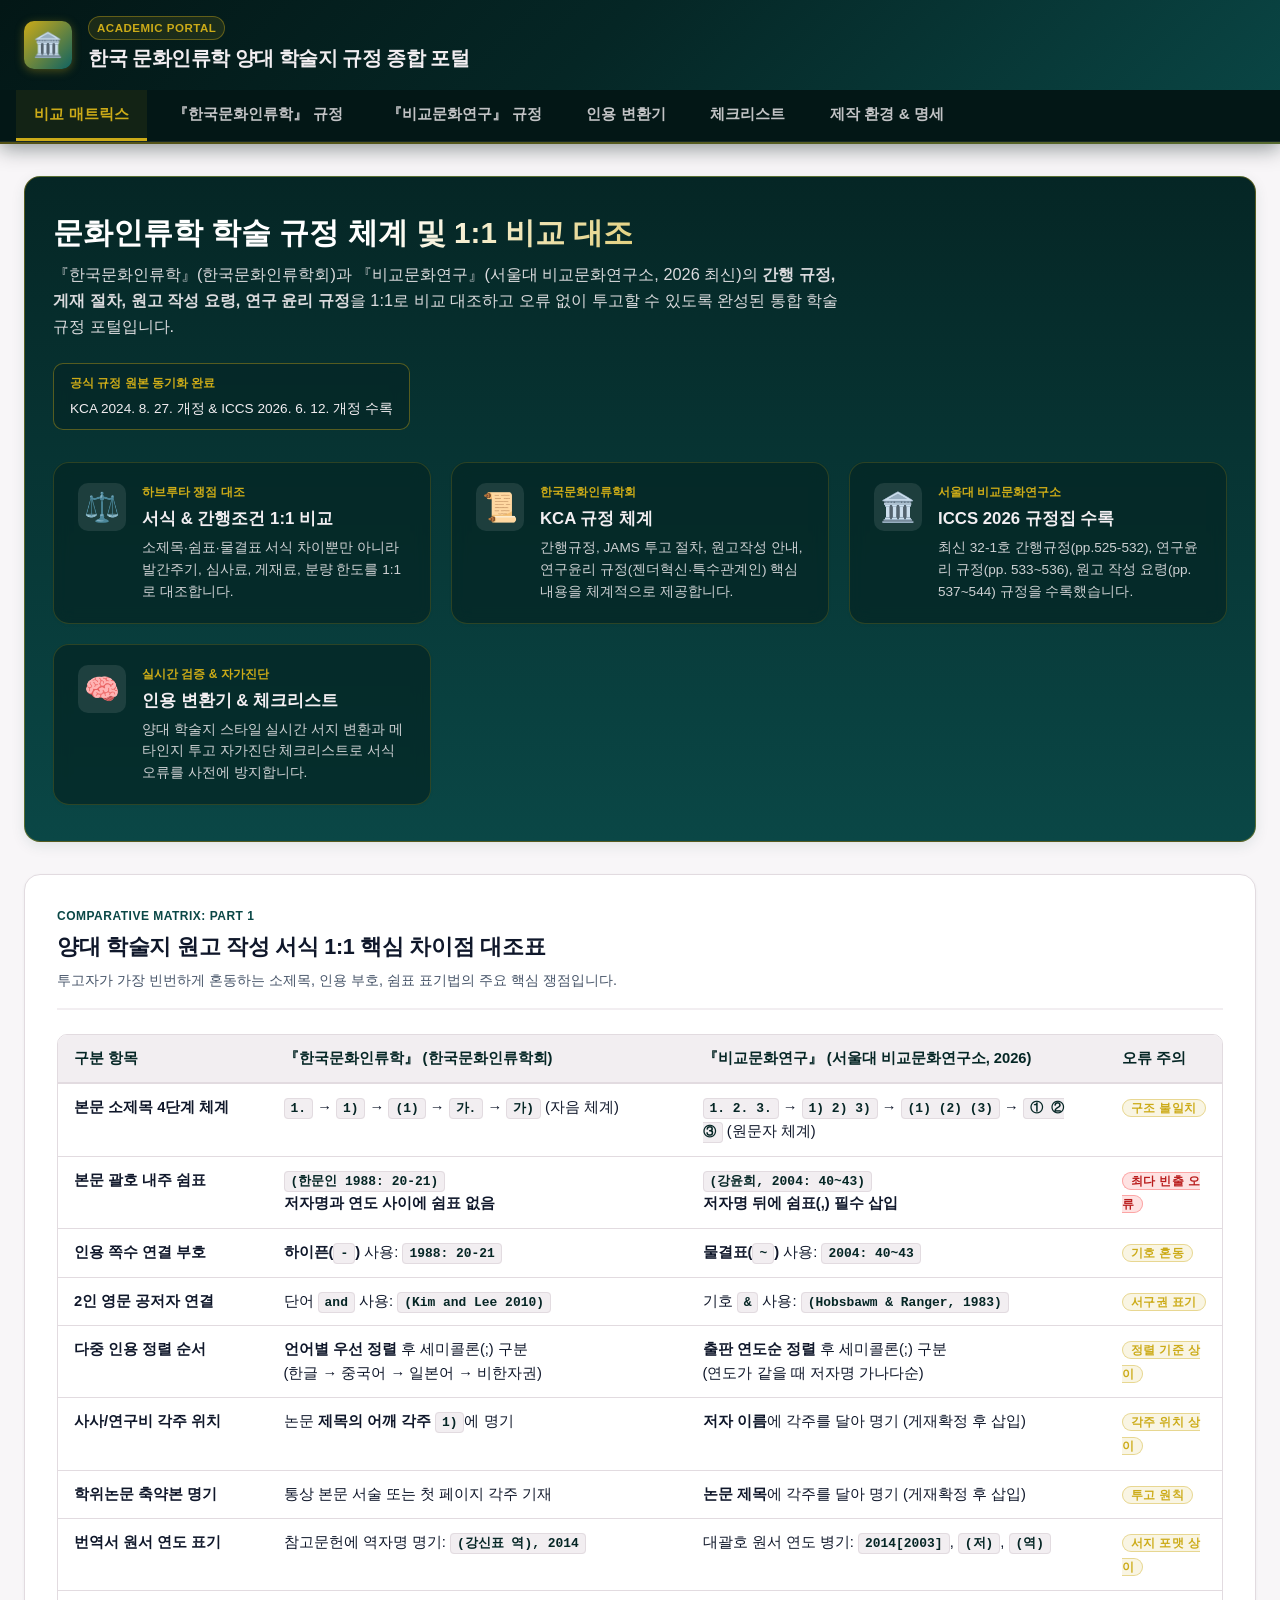
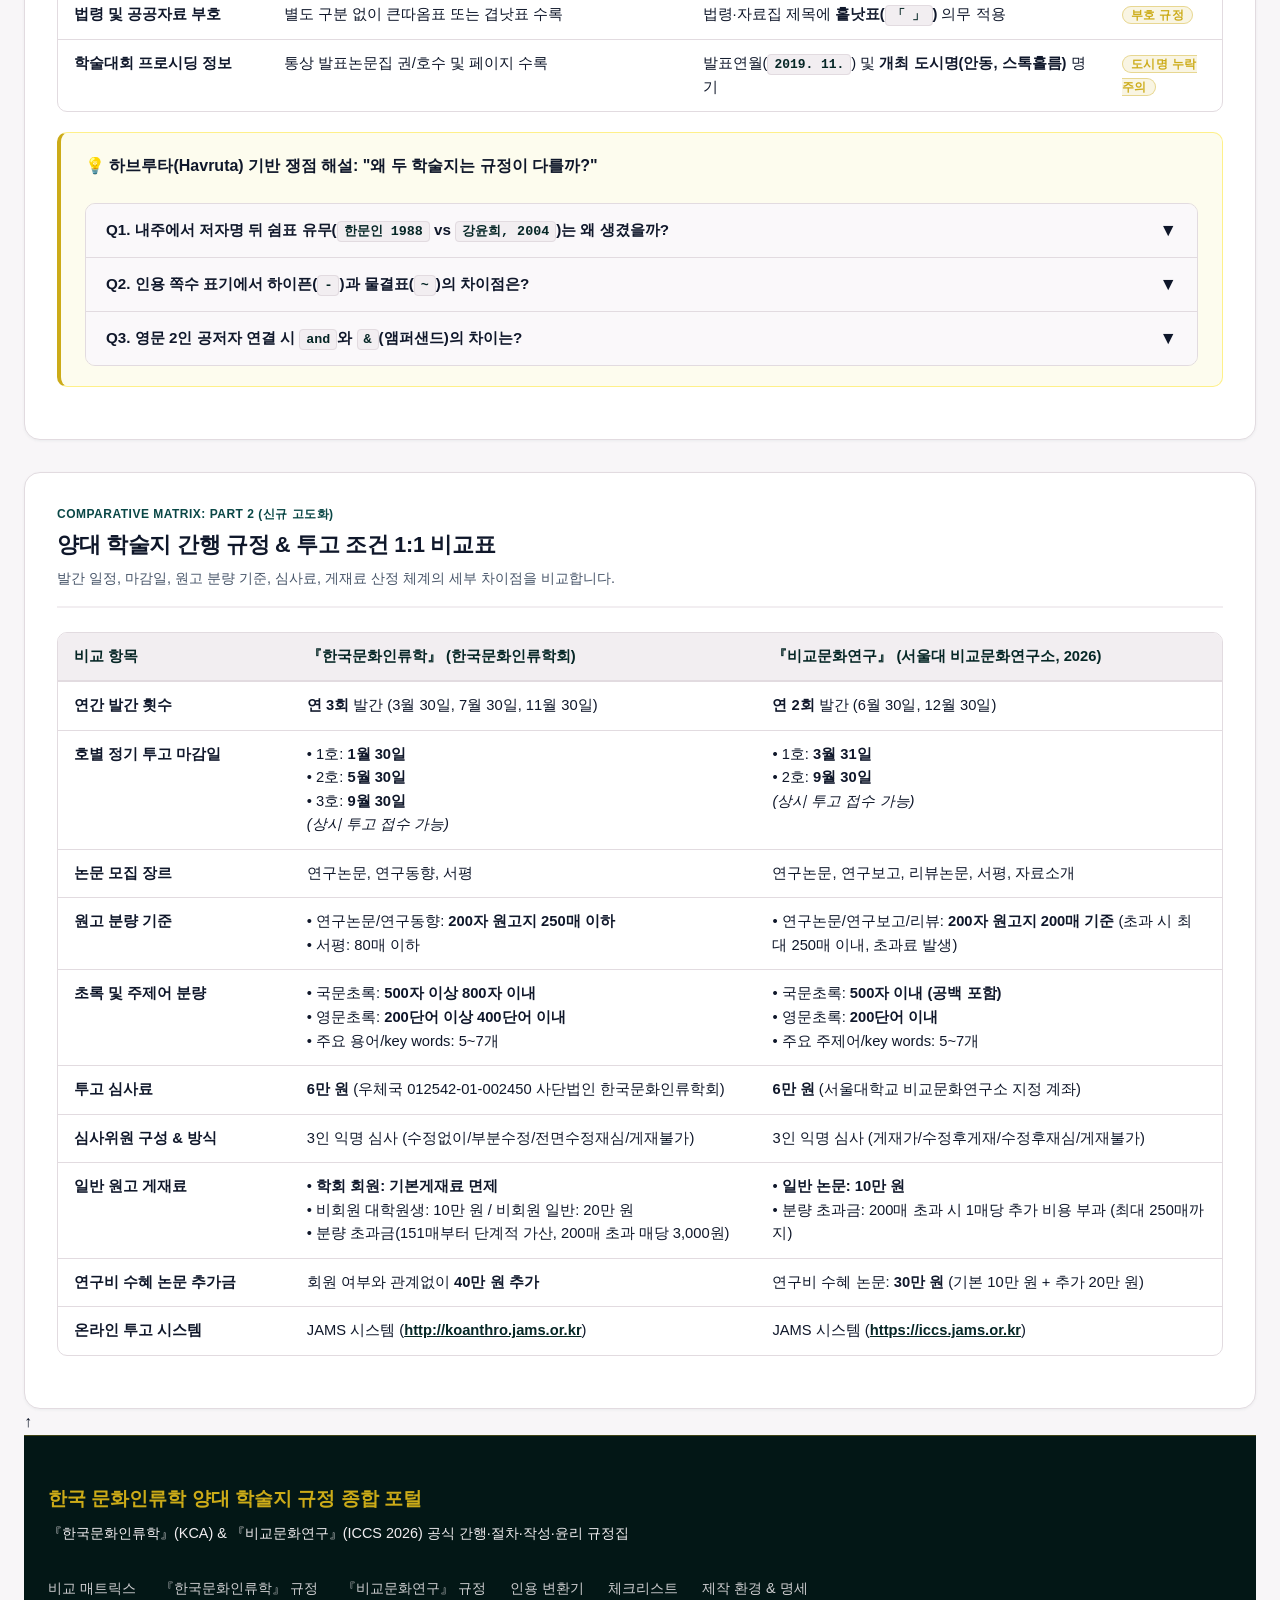
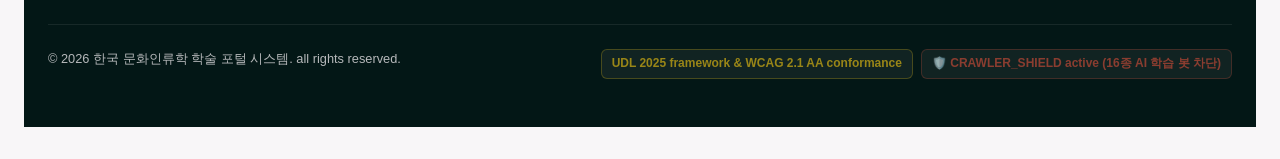
==== index.html @ 53f0c5f1 "Add files via upload" ====
<!DOCTYPE html>
<html lang="ko">
<head>
    <meta charset="UTF-8">
    <meta name="viewport" content="width=device-width, initial-scale=1.0">
    <title>1:1 종합 비교 매트릭스 | 한국 문화인류학 양대 학술지 규정 종합 포털</title>
    <meta name="description" content="『한국문화인류학』과 『비교문화연구』 2026의 서식 및 간행 규정 1:1 비교 대조 매트릭스와 하브루타 변증법적 쟁점 해설 포털.">
    <!-- ============================================================
         보안 원칙: CRAWLER_SHIELD v2 (16종 AI 학습 봇 차단 & TDM 권리 유보)
    ============================================================ -->
    <meta name="robots" content="index, follow" />
    <meta name="googlebot" content="index, follow" />
    <meta name="GPTBot" content="noindex, nofollow" />
    <meta name="OAI-SearchBot" content="noindex, nofollow" />
    <meta name="ChatGPT-User" content="noindex, nofollow" />
    <meta name="ClaudeBot" content="noindex, nofollow" />
    <meta name="anthropic-ai" content="noindex, nofollow" />
    <meta name="Claude-Web" content="noindex, nofollow" />
    <meta name="Google-Extended" content="noindex, nofollow" />
    <meta name="Googlebot-AI" content="noindex, nofollow" />
    <meta name="Applebot-Extended" content="noindex, nofollow" />
    <meta name="Amazonbot" content="noindex, nofollow" />
    <meta name="Bytespider" content="noindex, nofollow" />
    <meta name="CCBot" content="noindex, nofollow" />
    <meta name="meta-externalagent" content="noindex, nofollow" />
    <meta name="FacebookBot" content="noindex, nofollow" />
    <meta name="PerplexityBot" content="noindex, nofollow" />
    <meta name="Cohere-ai" content="noindex, nofollow" />
    <meta http-equiv="X-Robots-Tag" content="noimageai, noai" />
    <meta name="tdm-reservation" content="1" />
    <link rel="stylesheet" href="style.css?v=20261028_3">
</head>
<body>
    <a href="#main-content" class="skip-link">본문 바로가기 (skip to main content)</a>

    <!-- 최상단 헤더 -->
    <header class="site-header">
        <div class="header-container">
            <div class="brand-wrapper">
                <div class="brand-icon-box" aria-hidden="true">🏛️</div>
                <div class="brand-info">
                    <div class="brand-badge-row">
                        <span class="brand-badge">academic portal</span>
                    </div>
                    <h1 class="brand-title"><a href="index.html" style="color: inherit; text-decoration: none;">한국 문화인류학 양대 학술지 규정 종합 포털</a></h1>
                </div>
            </div>
        </div>

        <!-- 메인 내비게이션 탭 (MPA 고유 파일 링크) -->
        <nav class="nav-tab-container" aria-label="포털 주요 기능 탭">
                        <div class="nav-tab-wrapper" role="tablist">
                <a href="index.html" class="tab-btn active" role="tab" aria-selected="true">
                    <span>비교 매트릭스</span>
                </a>
                <a href="kca.html" class="tab-btn" role="tab" aria-selected="false">
                    <span>『한국문화인류학』 규정</span>
                </a>
                <a href="iccs.html" class="tab-btn" role="tab" aria-selected="false">
                    <span>『비교문화연구』 규정</span>
                </a>
                <a href="converter.html" class="tab-btn" role="tab" aria-selected="false">
                    <span>인용 변환기</span>
                </a>
                <a href="checklist.html" class="tab-btn" role="tab" aria-selected="false">
                    <span>체크리스트</span>
                </a>
                <a href="specs.html" class="tab-btn" role="tab" aria-selected="false">
                    <span>제작 환경 &amp; 명세</span>
                </a>
            </div>
        </nav>
    </header>

    <!-- 메인 본문 영역 (100% 상시 가시성 보장) -->
    <main id="main-content" class="page-container" tabindex="-1">
        <section class="mpa-page-section">
<section class="hero-section">
        <div class="hero-inner">
            <div class="hero-header-row">
                <div class="hero-main-desc">
                    <h2>문화인류학 학술 규정 체계 및 1:1 비교 대조</h2>
                    <p>『한국문화인류학』(한국문화인류학회)과 『비교문화연구』(서울대 비교문화연구소, 2026 최신)의 <strong>간행 규정, 게재 절차, 원고 작성 요령, 연구 윤리 규정</strong>을 1:1로 비교 대조하고 오류 없이 투고할 수 있도록 완성된 통합 학술 규정 포털입니다.</p>
                </div>
                <div class="hero-sources-pill">
                    <span class="hero-sources-title">공식 규정 원본 동기화 완료</span>
                    <span class="hero-sources-list">KCA 2024. 8. 27. 개정 &amp; ICCS 2026. 6. 12. 개정 수록</span>
                </div>
            </div>

            <!-- 4구 배너 카드 그리드 (UDL 핵심 표상) -->
            <div class="banner-grid">
                <div class="banner-card">
                    <div class="banner-card-icon" aria-hidden="true">⚖️</div>
                    <div class="banner-card-body">
                        <span class="banner-card-tag">하브루타 쟁점 대조</span>
                        <h3 class="banner-card-title">서식 &amp; 간행조건 1:1 비교</h3>
                        <p class="banner-card-desc">소제목·쉼표·물결표 서식 차이뿐만 아니라 발간주기, 심사료, 게재료, 분량 한도를 1:1로 대조합니다.</p>
                    </div>
                </div>

                <div class="banner-card">
                    <div class="banner-card-icon" aria-hidden="true">📜</div>
                    <div class="banner-card-body">
                        <span class="banner-card-tag">한국문화인류학회</span>
                        <h3 class="banner-card-title">KCA 규정 체계</h3>
                        <p class="banner-card-desc">간행규정, JAMS 투고 절차, 원고작성 안내, 연구윤리 규정(젠더혁신·특수관계인) 핵심 내용을 체계적으로 제공합니다.</p>
                    </div>
                </div>

                <div class="banner-card">
                    <div class="banner-card-icon" aria-hidden="true">🏛️</div>
                    <div class="banner-card-body">
                        <span class="banner-card-tag">서울대 비교문화연구소</span>
                        <h3 class="banner-card-title">ICCS 2026 규정집 수록</h3>
                        <p class="banner-card-desc">최신 32-1호 간행규정(pp.525-532), 연구윤리 규정(pp. 533~536), 원고 작성 요령(pp. 537~544) 규정을 수록했습니다.</p>
                    </div>
                </div>

                <div class="banner-card">
                    <div class="banner-card-icon" aria-hidden="true">🧠</div>
                    <div class="banner-card-body">
                        <span class="banner-card-tag">실시간 검증 &amp; 자가진단</span>
                        <h3 class="banner-card-title">인용 변환기 &amp; 체크리스트</h3>
                        <p class="banner-card-desc">양대 학술지 스타일 실시간 서지 변환과 메타인지 투고 자가진단 체크리스트로 서식 오류를 사전에 방지합니다.</p>
                    </div>
                </div>
            </div>
        </div>
    </section>
            
            <!-- 1-1. 원고 작성 서식 주요 핵심 쟁점 비교 대조표 -->
            <article class="academic-card">
                <header class="academic-card-header">
                    <div class="card-title-group">
                        <span class="card-section-badge">comparative matrix: part 1</span>
                        <h2 class="card-h2-title">양대 학술지 원고 작성 서식 1:1 핵심 차이점 대조표</h2>
                        <p class="card-sub-rule">투고자가 가장 빈번하게 혼동하는 소제목, 인용 부호, 쉼표 표기법의 주요 핵심 쟁점입니다.</p>
                    </div>
                </header>

                <div class="table-container">
                    <table class="data-table">
                        <thead>
                            <tr>
                                <th style="width: 18%;">구분 항목</th>
                                <th style="width: 36%;">『한국문화인류학』 (한국문화인류학회)</th>
                                <th style="width: 36%;">『비교문화연구』 (서울대 비교문화연구소, 2026)</th>
                                <th style="width: 10%;">오류 주의</th>
                            </tr>
                        </thead>
                        <tbody>
                            <tr>
                                <td><strong>본문 소제목 4단계 체계</strong></td>
                                <td><code>1.</code> &rarr; <code>1)</code> &rarr; <code>(1)</code> &rarr; <strong><code>가.</code></strong> &rarr; <code>가)</code> (자음 체계)</td>
                                <td><code>1. 2. 3.</code> &rarr; <code>1) 2) 3)</code> &rarr; <code>(1) (2) (3)</code> &rarr; <strong><code>① ② ③</code></strong> (원문자 체계)</td>
                                <td><span class="brand-badge">구조 불일치</span></td>
                            </tr>
                            <tr>
                                <td><strong>본문 괄호 내주 쉼표</strong></td>
                                <td><code>(한문인 1988: 20-21)</code> <br><strong>저자명과 연도 사이에 쉼표 없음</strong></td>
                                <td><code>(강윤희, 2004: 40~43)</code> <br><strong>저자명 뒤에 쉼표(,) 필수 삽입</strong></td>
                                <td><span class="brand-badge" style="background:#fee2e2; color:#b91c1c; border-color:#fca5a5;">최다 빈출 오류</span></td>
                            </tr>
                            <tr>
                                <td><strong>인용 쪽수 연결 부호</strong></td>
                                <td><strong>하이픈(<code>-</code>)</strong> 사용: <code>1988: 20-21</code></td>
                                <td><strong>물결표(<code>~</code>)</strong> 사용: <code>2004: 40~43</code></td>
                                <td><span class="brand-badge">기호 혼동</span></td>
                            </tr>
                            <tr>
                                <td><strong>2인 영문 공저자 연결</strong></td>
                                <td>단어 <strong><code>and</code></strong> 사용: <code>(Kim and Lee 2010)</code></td>
                                <td>기호 <strong><code>&amp;</code></strong> 사용: <code>(Hobsbawm &amp; Ranger, 1983)</code></td>
                                <td><span class="brand-badge">서구권 표기</span></td>
                            </tr>
                            <tr>
                                <td><strong>다중 인용 정렬 순서</strong></td>
                                <td><strong>언어별 우선 정렬</strong> 후 세미콜론(;) 구분 <br>(한글 &rarr; 중국어 &rarr; 일본어 &rarr; 비한자권)</td>
                                <td><strong>출판 연도순 정렬</strong> 후 세미콜론(;) 구분 <br>(연도가 같을 때 저자명 가나다순)</td>
                                <td><span class="brand-badge">정렬 기준 상이</span></td>
                            </tr>
                            <tr>
                                <td><strong>사사/연구비 각주 위치</strong></td>
                                <td>논문 <strong>제목의 어깨 각주 <code>1)</code></strong>에 명기</td>
                                <td><strong>저자 이름</strong>에 각주를 달아 명기 (게재확정 후 삽입)</td>
                                <td><span class="brand-badge">각주 위치 상이</span></td>
                            </tr>
                            <tr>
                                <td><strong>학위논문 축약본 명기</strong></td>
                                <td>통상 본문 서술 또는 첫 페이지 각주 기재</td>
                                <td><strong>논문 제목</strong>에 각주를 달아 명기 (게재확정 후 삽입)</td>
                                <td><span class="brand-badge">투고 원칙</span></td>
                            </tr>
                            <tr>
                                <td><strong>번역서 원서 연도 표기</strong></td>
                                <td>참고문헌에 역자명 명기: <code>(강신표 역), 2014</code></td>
                                <td>대괄호 원서 연도 병기: <strong><code>2014[2003]</code></strong>, <code>(저)</code>, <code>(역)</code></td>
                                <td><span class="brand-badge">서지 포맷 상이</span></td>
                            </tr>
                            <tr>
                                <td><strong>법령 및 공공자료 부호</strong></td>
                                <td>별도 구분 없이 큰따옴표 또는 겹낫표 수록</td>
                                <td>법령·자료집 제목에 <strong>홑낫표(<code>「 」</code>)</strong> 의무 적용</td>
                                <td><span class="brand-badge">부호 규정</span></td>
                            </tr>
                            <tr>
                                <td><strong>학술대회 프로시딩 정보</strong></td>
                                <td>통상 발표논문집 권/호수 및 페이지 수록</td>
                                <td>발표연월(<code>2019. 11.</code>) 및 <strong>개최 도시명(안동, 스톡홀름)</strong> 명기</td>
                                <td><span class="brand-badge">도시명 누락 주의</span></td>
                            </tr>
                        </tbody>
                    </table>
                </div>

                <!-- 하브루타 변증법적 쟁점 해설 (하브루타 팩) -->
                <div class="rule-box gold">
                    <strong>💡 하브루타(Havruta) 기반 쟁점 해설: "왜 두 학술지는 규정이 다를까?"</strong>
                    <div class="havruta-accordion">
                        <div class="havruta-item">
                            <button class="havruta-trigger" aria-expanded="false">
                                <span>Q1. 내주에서 저자명 뒤 쉼표 유무(<code>한문인 1988</code> vs <code>강윤희, 2004</code>)는 왜 생겼을까?</span>
                                <span class="havruta-icon">▼</span>
                            </button>
                            <div class="havruta-content">
                                <p><strong>해설:</strong> 『한국문화인류학』은 미국 인류학회(AAA) 및 시카고 매뉴얼(Chicago author-date)의 전통을 계승하여 괄호 안에서 불필요한 문장부호를 배제하는 <code>(author-year)</code> 포맷을 엄격히 고수합니다. 반면 『비교문화연구』는 서울대학교 및 국내 인문사회학계의 전통적인 한국어 어문 인용 관례(저자와 연도를 명확한 쉼표로 분리)를 적용하여 가독성을 높인 결과입니다.</p>
                            </div>
                        </div>

                        <div class="havruta-item">
                            <button class="havruta-trigger" aria-expanded="false">
                                <span>Q2. 인용 쪽수 표기에서 하이픈(<code>-</code>)과 물결표(<code>~</code>)의 차이점은?</span>
                                <span class="havruta-icon">▼</span>
                            </button>
                            <div class="havruta-content">
                                <p><strong>해설:</strong> 영미권 학술 스타일(Chicago/APA)은 범위를 나타낼 때 하이픈(<code>-</code>)을 사용합니다(<code>20-21</code>). 그러나 국립국어원의 한글 맞춤법 문장부호 규정에서는 기간이나 범위의 시작과 끝을 나타낼 때 물결표(<code>~</code>)를 표준으로 규정합니다. 『비교문화연구』는 국립국어원 표준 문장부호를 서지 표기에도 엄격히 준용하여 <code>40~43</code>으로 표기하도록 규정하고 있습니다.</p>
                            </div>
                        </div>

                        <div class="havruta-item">
                            <button class="havruta-trigger" aria-expanded="false">
                                <span>Q3. 영문 2인 공저자 연결 시 <code>and</code>와 <code>&amp;</code>(앰퍼샌드)의 차이는?</span>
                                <span class="havruta-icon">▼</span>
                            </button>
                            <div class="havruta-content">
                                <p><strong>해설:</strong> 시카고 스타일은 괄호 안에서도 완전한 영단어 <code>and</code> 사용을 권장하는 반면, APA 스타일은 괄호 안 내주에서 간결한 기호인 앰퍼샌드(<code>&amp;</code>) 사용을 의무화합니다. 『비교문화연구』는 APA 서지 체계의 효율성을 도입하여 <code>(Hobsbawm &amp; Ranger, 1983)</code>로 표기하게 합니다.</p>
                            </div>
                        </div>
                    </div>
                </div>
            </article>

            <!-- 1-2. 간행 규정 & 투고 조건 1:1 비교 대조표 (신규 고도화) -->
            <article class="academic-card" style="margin-top: 2rem;">
                <header class="academic-card-header">
                    <div class="card-title-group">
                        <span class="card-section-badge">comparative matrix: part 2 (신규 고도화)</span>
                        <h2 class="card-h2-title">양대 학술지 간행 규정 &amp; 투고 조건 1:1 비교표</h2>
                        <p class="card-sub-rule">발간 일정, 마감일, 원고 분량 기준, 심사료, 게재료 산정 체계의 세부 차이점을 비교합니다.</p>
                    </div>
                </header>

                <div class="table-container">
                    <table class="data-table">
                        <thead>
                            <tr>
                                <th style="width: 20%;">비교 항목</th>
                                <th style="width: 40%;">『한국문화인류학』 (한국문화인류학회)</th>
                                <th style="width: 40%;">『비교문화연구』 (서울대 비교문화연구소, 2026)</th>
                            </tr>
                        </thead>
                        <tbody>
                            <tr>
                                <td><strong>연간 발간 횟수</strong></td>
                                <td><strong>연 3회</strong> 발간 (3월 30일, 7월 30일, 11월 30일)</td>
                                <td><strong>연 2회</strong> 발간 (6월 30일, 12월 30일)</td>
                            </tr>
                            <tr>
                                <td><strong>호별 정기 투고 마감일</strong></td>
                                <td>• 1호: <strong>1월 30일</strong><br>• 2호: <strong>5월 30일</strong><br>• 3호: <strong>9월 30일</strong><br><em>(상시 투고 접수 가능)</em></td>
                                <td>• 1호: <strong>3월 31일</strong><br>• 2호: <strong>9월 30일</strong><br><em>(상시 투고 접수 가능)</em></td>
                            </tr>
                            <tr>
                                <td><strong>논문 모집 장르</strong></td>
                                <td>연구논문, 연구동향, 서평</td>
                                <td>연구논문, 연구보고, 리뷰논문, 서평, 자료소개</td>
                            </tr>
                            <tr>
                                <td><strong>원고 분량 기준</strong></td>
                                <td>• 연구논문/연구동향: <strong>200자 원고지 250매 이하</strong><br>• 서평: 80매 이하</td>
                                <td>• 연구논문/연구보고/리뷰: <strong>200자 원고지 200매 기준</strong> (초과 시 최대 250매 이내, 초과료 발생)</td>
                            </tr>
                            <tr>
                                <td><strong>초록 및 주제어 분량</strong></td>
                                <td>• 국문초록: <strong>500자 이상 800자 이내</strong><br>• 영문초록: <strong>200단어 이상 400단어 이내</strong><br>• 주요 용어/key words: 5~7개</td>
                                <td>• 국문초록: <strong>500자 이내 (공백 포함)</strong><br>• 영문초록: <strong>200단어 이내</strong><br>• 주요 주제어/key words: 5~7개</td>
                            </tr>
                            <tr>
                                <td><strong>투고 심사료</strong></td>
                                <td><strong>6만 원</strong> (우체국 012542-01-002450 사단법인 한국문화인류학회)</td>
                                <td><strong>6만 원</strong> (서울대학교 비교문화연구소 지정 계좌)</td>
                            </tr>
                            <tr>
                                <td><strong>심사위원 구성 &amp; 방식</strong></td>
                                <td>3인 익명 심사 (수정없이/부분수정/전면수정재심/게재불가)</td>
                                <td>3인 익명 심사 (게재가/수정후게재/수정후재심/게재불가)</td>
                            </tr>
                            <tr>
                                <td><strong>일반 원고 게재료</strong></td>
                                <td>• <strong>학회 회원: 기본게재료 면제</strong><br>• 비회원 대학원생: 10만 원 / 비회원 일반: 20만 원<br>• 분량 초과금(151매부터 단계적 가산, 200매 초과 매당 3,000원)</td>
                                <td>• <strong>일반 논문: 10만 원</strong><br>• 분량 초과금: 200매 초과 시 1매당 추가 비용 부과 (최대 250매까지)</td>
                            </tr>
                            <tr>
                                <td><strong>연구비 수혜 논문 추가금</strong></td>
                                <td>회원 여부와 관계없이 <strong>40만 원 추가</strong></td>
                                <td>연구비 수혜 논문: <strong>30만 원</strong> (기본 10만 원 + 추가 20만 원)</td>
                            </tr>
                            <tr>
                                <td><strong>온라인 투고 시스템</strong></td>
                                <td>JAMS 시스템 (<a href="http://koanthro.jams.or.kr" target="_blank" rel="noopener" class="text-link" style="color: var(--color-primary-dark); font-weight: 600; text-decoration: underline;">http://koanthro.jams.or.kr</a>)</td>
                                <td>JAMS 시스템 (<a href="https://iccs.jams.or.kr" target="_blank" rel="noopener" class="text-link" style="color: var(--color-primary-dark); font-weight: 600; text-decoration: underline;">https://iccs.jams.or.kr</a>)</td>
                            </tr>
                        </tbody>
                    </table>
                </div>
            </article>
        </section>

        <!-- ==================================================================
             [TAB 2] 『한국문화인류학』 규정집 (간행·절차·작성·윤리)
             ================================================================== -->
        <section class="tab-conte
        </section>
    </main>

    <!-- 플로팅 TOP 버튼 -->
    <button id="back-to-top" class="floating-top-btn" title="페이지 상단으로 이동" aria-label="페이지 상단으로 이동">↑</button>

    <!-- 푸터 -->
    <footer class="site-footer">
        <div class="footer-inner">
            <div class="footer-top">
                <div class="footer-brand">
                    <h3>한국 문화인류학 양대 학술지 규정 종합 포털</h3>
                    <p>『한국문화인류학』(KCA) &amp; 『비교문화연구』(ICCS 2026) 공식 간행·절차·작성·윤리 규정집</p>
                </div>
                                <div class="footer-links">
                    <a href="index.html">비교 매트릭스</a>
                    <a href="kca.html">『한국문화인류학』 규정</a>
                    <a href="iccs.html">『비교문화연구』 규정</a>
                    <a href="converter.html">인용 변환기</a>
                    <a href="checklist.html">체크리스트</a>
                    <a href="specs.html">제작 환경 &amp; 명세</a>
                </div>
            </div>
            <div class="footer-bottom">
                <p>&copy; 2026 한국 문화인류학 학술 포털 시스템. all rights reserved.</p>
                <div style="display: flex; gap: 0.5rem; flex-wrap: wrap;">
                    <span class="udl-conformance-badge">UDL 2025 framework &amp; WCAG 2.1 AA conformance</span>
                    <span class="udl-conformance-badge" style="border-color: rgba(184, 74, 57, 0.4); color: var(--color-comp-coral);">🛡️ CRAWLER_SHIELD active (16종 AI 학습 봇 차단)</span>
                </div>
            </div>
        </div>
    </footer>

    <!-- 자바스크립트 -->
    <script src="portal.js?v=20261028_1"></script>
</body>
</html>
---- style.css ----
/* ==========================================================================
   학술지 원고 작성 요령 통합 포털 스타일시트 (style.css)
   - 설계 및 감수: 편집자 꾸꾸팩 (kunwryu_editor, localcrab)
   - 지정 컬러 팔레트:
     • Primary:   #0A4746 (Deep Pine Teal / Forest Jade)
     • Secondary: #CCAB18 (Antique Ochre Gold)
     • Accent:    #F2EEF1 (Soft Pearl Mist)
     • Complementary: #B84A39 (Warm Terracotta / Coral) & #1E3A8A (Deep Royal Indigo)
   - 표준 출처: UDL 2025 Framework (CAST / LGfL) & WCAG 2.1 AA 고대비 원칙
   ========================================================================== */

/* --- 1. 디자인 토큰 & CSS 커스텀 속성 --- */
:root {
    /* [지정 팔레트] 메인 브랜드 컬러 */
    --color-primary: #0a4746;             /* Deep Pine Teal */
    --color-primary-dark: #052625;        /* Ultra Deep Pine */
    --color-primary-darker: #031716;      /* Deepest Shadow Teal */
    --color-primary-light: #0f6362;       /* Medium Pine */
    --color-primary-surface: #137775;     /* Highlight Pine */
    --color-primary-bg: rgba(10, 71, 70, 0.08);
    --color-primary-border: rgba(10, 71, 70, 0.25);

    --color-secondary: #ccab18;           /* Antique Ochre Gold */
    --color-secondary-hover: #b39512;
    --color-secondary-dark: #786304;      /* 고대비 텍스트용 다크 골드 (명도비 5.3:1) */
    --color-secondary-bg: rgba(204, 171, 24, 0.12);
    --color-secondary-border: rgba(204, 171, 24, 0.4);

    --color-accent: #f2eef1;              /* Soft Pearl Mist */
    --color-accent-light: #faf8fa;
    --color-accent-border: #e2dbe0;

    /* [보색 관계] Complementary Colours for High-Impact & UDL Signals */
    --color-comp-coral: #b84a39;          /* Primary의 보색: Warm Terracotta / Coral */
    --color-comp-coral-bg: #fff5f3;
    --color-comp-coral-border: #fecdd3;
    
    --color-comp-indigo: #1e3a8a;         /* Secondary의 보색: Deep Royal Indigo */
    --color-comp-indigo-bg: rgba(30, 58, 138, 0.08);

    /* 표면 및 배경 (WCAG AA 명도비 4.5:1 이상 보장) */
    --color-bg-page: #f8f6f8;             /* Accent 톤 연동 은은한 진주빛 배경 */
    --color-card-surface: #ffffff;
    --color-card-border: #e2e8f0;

    /* 텍스트 컬러 */
    --color-text-dark: #0f172a;           /* 진한 슬레이트 네이비 */
    --color-text-muted-dark: #475569;
    --color-text-light: #f2eef1;          /* Accent 컬러 적용 */
    --color-text-subtle: #cbd5e1;

    /* 타이포그래피 & 여백 */
    --font-primary: 'Pretendard', -apple-system, BlinkMacSystemFont, 'Segoe UI', Roboto, 'Noto Sans KR', sans-serif;
    --font-mono: 'JetBrains Mono', 'Fira Code', Consolas, 'Courier New', monospace;
    --line-height-academic: 1.6;
    --border-radius-sm: 6px;
    --border-radius-md: 10px;
    --border-radius-lg: 16px;
    --shadow-sm: 0 1px 3px rgba(10, 71, 70, 0.06);
    --shadow-md: 0 4px 14px rgba(10, 71, 70, 0.1);
    --shadow-lg: 0 10px 30px rgba(5, 38, 37, 0.2);
    --shadow-gold: 0 0 20px rgba(204, 171, 24, 0.25);

    /* 트랜지션 */
    --transition-fast: 0.15s ease;
    --transition-normal: 0.25s cubic-bezier(0.16, 1, 0.3, 1);
}

/* --- 2. 기본 리셋 및 글로벌 서식 --- */
*, *::before, *::after {
    box-sizing: border-box;
    margin: 0;
    padding: 0;
}

html {
    font-size: 16px;
    scroll-behavior: smooth;
    -webkit-text-size-adjust: 100%;
}

body {
    font-family: var(--font-primary);
    background-color: var(--color-bg-page);
    color: var(--color-text-dark);
    line-height: var(--line-height-academic);
    min-height: 100vh;
    display: flex;
    flex-direction: column;
}

/* ==========================================================================
   하이퍼링크 기본 서식 및 방문(:visited) 후 색상 불변 유지 (WCAG AA 보장)
   ========================================================================== */
a,
a:link,
a:visited,
a:active {
    color: inherit;
    text-decoration: none;
    transition: var(--transition-fast);
}

a:hover {
    color: var(--color-primary);
}

/* 공식 출처 배너 링크 */
a.source-link,
a.source-link:link,
a.source-link:visited,
a.source-link:active {
    color: var(--color-primary-dark) !important;
    text-decoration: underline !important;
    font-weight: 600;
}

a.source-link:hover {
    color: var(--color-secondary-dark) !important;
}

/* 본문/카드/테이블/리스트 내 일반 텍스트 링크 및 외부 URL 링크 (방문 후 색상 변경 완전 차단) */
.text-link,
.text-link:link,
.text-link:visited,
.text-link:active,
.academic-card a:not(.btn):not(.sub-nav-btn):not(.sidebar-link):not(.copy-btn),
.academic-card a:not(.btn):not(.sub-nav-btn):not(.sidebar-link):not(.copy-btn):visited,
.academic-card a:not(.btn):not(.sub-nav-btn):not(.sidebar-link):not(.copy-btn):link,
.rule-box a,
.rule-box a:visited,
.rule-box a:link,
.bullet-list a,
.bullet-list a:visited,
.bullet-list a:link,
.data-table a,
.data-table a:visited,
.data-table a:link,
.callout-box a,
.callout-box a:visited,
.callout-box a:link {
    color: var(--color-primary-dark) !important;
    text-decoration: underline !important;
    font-weight: 600;
}

.text-link:hover,
.academic-card a:not(.btn):not(.sub-nav-btn):not(.sidebar-link):not(.copy-btn):hover,
.rule-box a:hover,
.bullet-list a:hover,
.data-table a:hover,
.callout-box a:hover {
    color: var(--color-secondary-dark) !important;
    text-decoration: underline !important;
}

/* 사이드바 및 서브 내비, 푸터 링크 방문 후 색상 유지 */
.sidebar-link,
.sidebar-link:link,
.sidebar-link:visited,
.sub-nav-btn,
.sub-nav-btn:link,
.sub-nav-btn:visited,
.footer-links a,
.footer-links a:link,
.footer-links a:visited {
    color: inherit;
}

/* --- 3. UDL & 웹 접근성 (WCAG 2.1 AA) 전용 스타일 --- */

/* 본문 건너뛰기 링크 (Skip to Content Link) */
.skip-link {
    position: absolute;
    top: -120px;
    left: 20px;
    background: var(--color-secondary);
    color: var(--color-primary-darker);
    padding: 12px 24px;
    font-weight: 800;
    font-size: 1rem;
    border-radius: 0 0 var(--border-radius-md) var(--border-radius-md);
    z-index: 10000;
    text-decoration: none;
    box-shadow: var(--shadow-lg);
    transition: top 0.2s cubic-bezier(0.16, 1, 0.3, 1);
}
.skip-link:focus {
    top: 0;
    outline: 3px solid var(--color-primary);
    outline-offset: 2px;
}

/* 고대비 키보드 포커스 링 (:focus-visible) */
*:focus-visible {
    outline: 3px solid var(--color-secondary) !important;
    outline-offset: 3px !important;
}

/* 모바일 최소 터치 타깃 (WCAG 44×44px 준수) */
button, 
.tab-btn, 
.nav-link, 
.action-btn, 
.chip-btn,
.form-select,
.form-input {
    min-height: 44px;
    min-width: 44px;
    cursor: pointer;
}

/* 전정신경계 장애 및 모션 민감군을 위한 감속 모션 지원 */
@media (prefers-reduced-motion: reduce) {
    *, *::before, *::after {
        animation-duration: 0.01ms !important;
        animation-iteration-count: 1 !important;
        transition-duration: 0.01ms !important;
        scroll-behavior: auto !important;
    }
}

/* --- 4. 헤더 및 네비게이션 (Deep Pine & Antique Gold) --- */
.site-header {
    background: linear-gradient(135deg, var(--color-primary-darker) 0%, var(--color-primary-dark) 45%, var(--color-primary) 100%);
    color: var(--color-accent);
    border-bottom: 2px solid var(--color-secondary-border);
    position: sticky;
    top: 0;
    z-index: 1000;
    box-shadow: 0 4px 20px rgba(3, 23, 22, 0.45);
    backdrop-filter: blur(12px);
}

.header-container {
    max-width: 1380px;
    margin: 0 auto;
    padding: 1rem 1.5rem;
    display: flex;
    justify-content: space-between;
    align-items: center;
    gap: 1rem;
}

.brand-wrapper {
    display: flex;
    align-items: center;
    gap: 1rem;
}

.brand-icon-box {
    width: 48px;
    height: 48px;
    background: linear-gradient(135deg, var(--color-secondary), var(--color-primary-light));
    border-radius: var(--border-radius-md);
    display: flex;
    align-items: center;
    justify-content: center;
    font-size: 1.5rem;
    box-shadow: 0 2px 10px rgba(204, 171, 24, 0.35);
    color: var(--color-primary-darker);
}

.brand-info {
    display: flex;
    flex-direction: column;
}

.brand-badge-row {
    display: flex;
    align-items: center;
    gap: 0.5rem;
    margin-bottom: 2px;
}

.brand-badge {
    background: var(--color-secondary-bg);
    color: var(--color-secondary);
    border: 1px solid var(--color-secondary-border);
    font-size: 0.72rem;
    font-weight: 700;
    padding: 2px 8px;
    border-radius: 999px;
    letter-spacing: 0.5px;
    text-transform: uppercase;
}

.brand-version {
    color: var(--color-accent);
    opacity: 0.85;
    font-size: 0.75rem;
}

.brand-title {
    font-size: 1.25rem;
    font-weight: 800;
    letter-spacing: -0.5px;
    color: var(--color-accent);
}

/* MCP 오케스트레이션 상태 뱃지 띠 */
.header-mcp-status {
    display: flex;
    align-items: center;
    gap: 0.5rem;
    background: rgba(242, 238, 241, 0.08);
    padding: 6px 14px;
    border-radius: var(--border-radius-md);
    border: 1px solid rgba(204, 171, 24, 0.3);
    font-size: 0.82rem;
    color: var(--color-accent);
}

.mcp-pulse-dot {
    width: 8px;
    height: 8px;
    background-color: var(--color-secondary);
    border-radius: 50%;
    box-shadow: 0 0 8px var(--color-secondary);
    animation: pulse 2s infinite;
}

@keyframes pulse {
    0% { transform: scale(0.95); box-shadow: 0 0 0 0 rgba(204, 171, 24, 0.7); }
    70% { transform: scale(1); box-shadow: 0 0 0 8px rgba(204, 171, 24, 0); }
    100% { transform: scale(0.95); box-shadow: 0 0 0 0 rgba(204, 171, 24, 0); }
}

/* 메인 탭 내비게이션 바 */
.nav-tab-container {
    background: var(--color-primary-darker);
    border-bottom: 1px solid rgba(255, 255, 255, 0.08);
}

.nav-tab-wrapper {
    max-width: 1380px;
    margin: 0 auto;
    padding: 0 1.5rem;
    display: flex;
    overflow-x: auto;
    gap: 0.5rem;
    scrollbar-width: thin;
}

.tab-btn {
    background: none;
    border: none;
    color: var(--color-accent);
    opacity: 0.8;
    padding: 0.85rem 1.25rem;
    font-size: 0.95rem;
    font-weight: 600;
    display: flex;
    align-items: center;
    gap: 0.5rem;
    border-bottom: 3px solid transparent;
    transition: var(--transition-fast);
    white-space: nowrap;
}

.tab-btn:hover {
    opacity: 1;
    color: #ffffff;
    background: rgba(255, 255, 255, 0.05);
}

.tab-btn.active {
    opacity: 1;
    color: var(--color-secondary);
    border-bottom-color: var(--color-secondary);
    background: rgba(204, 171, 24, 0.08);
    font-weight: 700;
}

.tab-btn .tab-badge {
    background: rgba(255, 255, 255, 0.12);
    color: var(--color-accent);
    font-size: 0.7rem;
    padding: 2px 7px;
    border-radius: 999px;
    font-weight: 700;
}

.tab-btn.active .tab-badge {
    background: var(--color-secondary);
    color: var(--color-primary-darker);
}

/* --- 5. 히어로 & 배너 그리드 (UDL 다중 표상 요약) --- */
.hero-section {
    background: linear-gradient(180deg, var(--color-primary-dark) 0%, var(--color-primary) 100%);
    color: var(--color-accent);
    padding: 2.25rem 1.75rem;
    border-radius: var(--border-radius-lg);
    margin-bottom: 2rem;
    box-shadow: var(--shadow-md);
    border: 1px solid var(--color-secondary-border);
}

.hero-inner {
    max-width: 1380px;
    margin: 0 auto;
}

.hero-header-row {
    display: flex;
    flex-wrap: wrap;
    justify-content: space-between;
    align-items: flex-start;
    gap: 1.5rem;
    margin-bottom: 2rem;
}

.hero-main-desc h2 {
    font-size: 1.85rem;
    font-weight: 800;
    line-height: 1.35;
    margin-bottom: 0.5rem;
    background: linear-gradient(120deg, #ffffff 40%, var(--color-secondary) 100%);
    -webkit-background-clip: text;
    -webkit-text-fill-color: transparent;
}

.hero-main-desc p {
    color: var(--color-accent);
    opacity: 0.9;
    font-size: 1.02rem;
    max-width: 800px;
}

.hero-sources-pill {
    background: rgba(5, 38, 37, 0.65);
    border: 1px solid var(--color-secondary-border);
    padding: 10px 16px;
    border-radius: var(--border-radius-md);
    display: flex;
    flex-direction: column;
    gap: 4px;
    backdrop-filter: blur(8px);
}

.hero-sources-title {
    font-size: 0.75rem;
    font-weight: 700;
    color: var(--color-secondary);
    text-transform: uppercase;
}

.hero-sources-list {
    font-size: 0.85rem;
    color: var(--color-accent);
}

/* 4구 배너 카드 그리드 (UDL 핵심 안내) */
.banner-grid {
    display: grid;
    grid-template-columns: repeat(auto-fit, minmax(280px, 1fr));
    gap: 1.25rem;
}

.banner-card {
    background: rgba(5, 38, 37, 0.75);
    border: 1px solid rgba(204, 171, 24, 0.2);
    border-radius: var(--border-radius-lg);
    padding: 1.25rem 1.5rem;
    display: flex;
    gap: 1rem;
    align-items: flex-start;
    transition: var(--transition-normal);
    box-shadow: var(--shadow-sm);
    backdrop-filter: blur(8px);
}

.banner-card:hover {
    transform: translateY(-3px);
    box-shadow: var(--shadow-md);
    border-color: var(--color-secondary);
}

.banner-card-icon {
    font-size: 1.8rem;
    background: rgba(242, 238, 241, 0.1);
    width: 48px;
    height: 48px;
    border-radius: var(--border-radius-md);
    display: flex;
    align-items: center;
    justify-content: center;
    flex-shrink: 0;
}

.banner-card-body {
    display: flex;
    flex-direction: column;
    gap: 4px;
}

.banner-card-tag {
    font-size: 0.75rem;
    font-weight: 700;
    color: var(--color-secondary);
}

.banner-card-title {
    font-size: 1.05rem;
    font-weight: 700;
    color: var(--color-accent);
}

.banner-card-desc {
    font-size: 0.85rem;
    color: var(--color-accent);
    opacity: 0.85;
}

/* --- 6. 메인 레이아웃 및 본문 컨테이너 --- */
.page-container {
    max-width: 1380px;
    margin: 2rem auto;
    padding: 0 1.5rem;
    width: 100%;
    flex: 1;
}

/* 탭 패널 컨테이너 */
.tab-content-panel {
    display: none;
    animation: fadeIn 0.25s ease;
}

.tab-content-panel.active {
    display: block;
}

@keyframes fadeIn {
    from { opacity: 0; transform: translateY(6px); }
    to { opacity: 1; transform: translateY(0); }
}

/* 사이드바 & 본문 2컬럼 레이아웃 */
.content-layout {
    display: grid;
    grid-template-columns: 280px 1fr;
    gap: 2rem;
    align-items: flex-start;
}

/* 스티키 사이드바 퀵점프 */
.sidebar-sticky {
    position: sticky;
    top: 90px;
    background: var(--color-card-surface);
    border: 1px solid var(--color-accent-border);
    border-radius: var(--border-radius-lg);
    padding: 1.25rem;
    box-shadow: var(--shadow-sm);
    max-height: calc(100vh - 110px);
    overflow-y: auto;
}

.sidebar-heading {
    font-size: 0.85rem;
    font-weight: 800;
    color: var(--color-primary);
    text-transform: uppercase;
    letter-spacing: 0.5px;
    margin-bottom: 0.75rem;
    display: flex;
    align-items: center;
    gap: 0.5rem;
}

.sidebar-nav-list {
    list-style: none;
    display: flex;
    flex-direction: column;
    gap: 4px;
}

.sidebar-link {
    display: block;
    padding: 8px 12px;
    font-size: 0.88rem;
    font-weight: 600;
    color: var(--color-text-muted-dark);
    text-decoration: none;
    border-radius: var(--border-radius-sm);
    border-left: 3px solid transparent;
    transition: var(--transition-fast);
}

.sidebar-link:hover {
    color: var(--color-primary);
    background: var(--color-accent-light);
    border-left-color: var(--color-primary-light);
}

.sidebar-link.active {
    color: var(--color-primary-dark);
    background: var(--color-primary-bg);
    border-left-color: var(--color-primary);
    font-weight: 700;
}

/* 메인 본문 섹션 아티클 */
.main-flow {
    display: flex;
    flex-direction: column;
    gap: 2rem;
}

/* 학술 카드 아티클 */
.academic-card {
    background: var(--color-card-surface);
    border: 1px solid var(--color-accent-border);
    border-radius: var(--border-radius-lg);
    padding: 2rem;
    box-shadow: var(--shadow-sm);
    transition: var(--transition-normal);
}

.academic-card:hover {
    box-shadow: var(--shadow-md);
    border-color: #cbd5e1;
}

.academic-card-header {
    border-bottom: 2px solid var(--color-accent);
    padding-bottom: 1rem;
    margin-bottom: 1.5rem;
    display: flex;
    justify-content: space-between;
    align-items: flex-start;
    flex-wrap: wrap;
    gap: 1rem;
}

.card-title-group {
    display: flex;
    flex-direction: column;
    gap: 4px;
}

.card-section-badge {
    font-size: 0.75rem;
    font-weight: 700;
    color: var(--color-primary);
    text-transform: uppercase;
    letter-spacing: 0.5px;
}

.card-h2-title {
    font-size: 1.35rem;
    font-weight: 800;
    color: var(--color-text-dark);
    letter-spacing: -0.3px;
}

.card-sub-rule {
    font-size: 0.9rem;
    color: var(--color-text-muted-dark);
}

/* 규칙 박스 (Rule Box) */
.rule-box {
    background: var(--color-accent-light);
    border: 1px solid var(--color-accent-border);
    border-left: 4px solid var(--color-primary);
    border-radius: var(--border-radius-md);
    padding: 1.25rem 1.5rem;
    margin: 1.25rem 0;
}

.rule-box.gold {
    background: #fdfcee;
    border-color: #fef08a;
    border-left-color: var(--color-secondary);
}

.rule-box.teal {
    background: #f0f7f7;
    border-color: #c7dedd;
    border-left-color: var(--color-primary);
}

.rule-box strong {
    color: var(--color-text-dark);
}

/* 불릿 리스트 */
.bullet-list {
    margin-left: 1.25rem;
    margin-top: 0.5rem;
    display: flex;
    flex-direction: column;
    gap: 0.5rem;
    font-size: 0.95rem;
}

.bullet-list li {
    padding-left: 0.25rem;
}

/* 콜아웃 경고 박스 (보색 코랄 적용) */
.callout-box {
    border-radius: var(--border-radius-md);
    padding: 1.25rem 1.5rem;
    margin: 1.25rem 0;
    display: flex;
    gap: 1rem;
    align-items: flex-start;
}

.callout-box.warning {
    background: var(--color-comp-coral-bg);
    border: 1px solid var(--color-comp-coral-border);
    border-left: 5px solid var(--color-comp-coral);
}

.callout-icon {
    font-size: 1.5rem;
    flex-shrink: 0;
}

.callout-body {
    display: flex;
    flex-direction: column;
    gap: 4px;
    font-size: 0.92rem;
}

.callout-title {
    font-weight: 800;
    color: var(--color-comp-coral);
}

/* 코드 예시 블록 & 복사 버튼 */
.example-box {
    background: var(--color-primary-darker);
    color: var(--color-accent);
    border-radius: var(--border-radius-md);
    margin: 1rem 0;
    overflow: hidden;
    border: 1px solid rgba(204, 171, 24, 0.3);
    position: relative;
}

.example-box-header {
    background: var(--color-primary-dark);
    padding: 8px 16px;
    display: flex;
    justify-content: space-between;
    align-items: center;
    font-size: 0.78rem;
    color: var(--color-accent);
    opacity: 0.9;
    border-bottom: 1px solid rgba(255, 255, 255, 0.08);
}

.example-label {
    font-weight: 700;
    color: var(--color-secondary);
}

.copy-btn {
    background: rgba(242, 238, 241, 0.12);
    color: var(--color-accent);
    border: 1px solid rgba(204, 171, 24, 0.4);
    border-radius: var(--border-radius-sm);
    padding: 4px 10px;
    font-size: 0.75rem;
    font-weight: 600;
    transition: var(--transition-fast);
}

.copy-btn:hover {
    background: var(--color-secondary);
    color: var(--color-primary-darker);
}

.example-box pre {
    padding: 1.25rem 1.5rem;
    font-family: var(--font-mono);
    font-size: 0.9rem;
    line-height: 1.6;
    overflow-x: auto;
    white-space: pre-wrap;
    word-break: break-all;
    color: var(--color-accent);
}

/* 데이터 테이블 (명확한 가독성) */
.table-container {
    overflow-x: auto;
    margin: 1.25rem 0;
    border-radius: var(--border-radius-md);
    border: 1px solid var(--color-accent-border);
}

.data-table {
    width: 100%;
    border-collapse: collapse;
    font-size: 0.92rem;
    text-align: left;
}

.data-table thead {
    background: var(--color-accent);
    border-bottom: 2px solid var(--color-accent-border);
}

.data-table th {
    padding: 12px 16px;
    font-weight: 700;
    color: var(--color-primary-dark);
}

.data-table td {
    padding: 12px 16px;
    border-bottom: 1px solid var(--color-accent-border);
    vertical-align: top;
    color: var(--color-text-dark);
}

.data-table tr:last-child td {
    border-bottom: none;
}

.data-table tr:hover td {
    background: var(--color-accent-light);
}

/* 인라인 코드 뱃지 */
code {
    background: var(--color-accent);
    color: var(--color-primary-dark);
    font-family: var(--font-mono);
    font-size: 0.88em;
    padding: 2px 6px;
    border-radius: 4px;
    font-weight: 600;
    border: 1px solid var(--color-accent-border);
}

/* --- 7. UDL 기반 스플릿 뷰어 & 1:1 비교 매트릭스 전용 스타일 --- */
.split-view-grid {
    display: grid;
    grid-template-columns: 1fr 1fr;
    gap: 1.5rem;
    margin: 1.5rem 0;
}

.split-card {
    background: var(--color-card-surface);
    border: 2px solid var(--color-accent-border);
    border-radius: var(--border-radius-lg);
    padding: 1.5rem;
    box-shadow: var(--shadow-sm);
    display: flex;
    flex-direction: column;
    gap: 1rem;
}

.split-card.kca-theme {
    border-top: 5px solid var(--color-secondary);
}

.split-card.iccs-theme {
    border-top: 5px solid var(--color-primary);
}

.split-card-header {
    display: flex;
    justify-content: space-between;
    align-items: center;
    border-bottom: 1px solid var(--color-accent);
    padding-bottom: 0.75rem;
}

.journal-name-badge {
    font-size: 1.1rem;
    font-weight: 800;
}

.kca-theme .journal-name-badge { color: var(--color-secondary-dark); }
.iccs-theme .journal-name-badge { color: var(--color-primary); }

.journal-org {
    font-size: 0.8rem;
    color: var(--color-text-muted-dark);
    font-weight: 600;
}

/* 하브루타 아코디언 질의응답 (하브루타 팩 연계) */
.havruta-accordion {
    margin-top: 1.5rem;
    border: 1px solid var(--color-accent-border);
    border-radius: var(--border-radius-md);
    overflow: hidden;
}

.havruta-item {
    border-bottom: 1px solid var(--color-accent-border);
}

.havruta-item:last-child {
    border-bottom: none;
}

.havruta-trigger {
    width: 100%;
    text-align: left;
    background: var(--color-accent-light);
    border: none;
    padding: 1rem 1.25rem;
    font-size: 0.95rem;
    font-weight: 700;
    color: var(--color-text-dark);
    display: flex;
    justify-content: space-between;
    align-items: center;
    transition: var(--transition-fast);
}

.havruta-trigger:hover {
    background: var(--color-accent);
    color: var(--color-primary);
}

.havruta-trigger[aria-expanded="true"] {
    background: var(--color-primary-bg);
    color: var(--color-primary-dark);
}

.havruta-icon {
    font-size: 1.1rem;
    transition: transform 0.2s ease;
}

.havruta-trigger[aria-expanded="true"] .havruta-icon {
    transform: rotate(180deg);
}

.havruta-content {
    display: none;
    padding: 1.25rem;
    background: var(--color-card-surface);
    font-size: 0.92rem;
    line-height: 1.65;
    color: var(--color-text-dark);
}

.havruta-content.open {
    display: block;
}

/* --- 8. 서지 인용 자동 변환기 (action & expression UDL) --- */
.converter-container {
    background: var(--color-card-surface);
    border: 1px solid var(--color-accent-border);
    border-radius: var(--border-radius-lg);
    padding: 2rem;
    box-shadow: var(--shadow-sm);
    margin: 1.5rem 0;
}

.converter-controls {
    display: grid;
    grid-template-columns: repeat(auto-fit, minmax(200px, 1fr));
    gap: 1rem;
    margin-bottom: 1.5rem;
}

.form-group {
    display: flex;
    flex-direction: column;
    gap: 6px;
}

.form-group label {
    font-size: 0.85rem;
    font-weight: 700;
    color: var(--color-primary-dark);
}

.form-select, .form-input {
    padding: 10px 14px;
    border: 1px solid var(--color-accent-border);
    border-radius: var(--border-radius-sm);
    font-size: 0.95rem;
    font-family: inherit;
    background: #ffffff;
    color: var(--color-text-dark);
    transition: var(--transition-fast);
}

.form-select:focus, .form-input:focus {
    border-color: var(--color-primary);
    outline: none;
    box-shadow: 0 0 0 3px var(--color-primary-bg);
}

.converter-result-grid {
    display: grid;
    grid-template-columns: 1fr 1fr;
    gap: 1.5rem;
    margin-top: 1.5rem;
}

.converter-box {
    background: var(--color-accent-light);
    border: 2px solid var(--color-accent-border);
    border-radius: var(--border-radius-md);
    padding: 1.25rem;
    display: flex;
    flex-direction: column;
    gap: 0.75rem;
}

.converter-box-title {
    font-weight: 800;
    font-size: 0.95rem;
    display: flex;
    align-items: center;
    justify-content: space-between;
}

.converter-output {
    background: #ffffff;
    border: 1px solid var(--color-accent-border);
    border-radius: var(--border-radius-sm);
    padding: 1rem;
    font-family: var(--font-mono);
    font-size: 0.9rem;
    min-height: 80px;
    white-space: pre-wrap;
    word-break: break-all;
    color: var(--color-text-dark);
}

/* --- 9. 메타인지 10대 투고 전 체크리스트 (engagement UDL) --- */
.checklist-container {
    background: var(--color-card-surface);
    border: 1px solid var(--color-accent-border);
    border-radius: var(--border-radius-lg);
    padding: 2rem;
    box-shadow: var(--shadow-sm);
}

.checklist-progress-bar-wrapper {
    margin: 1.25rem 0 2rem 0;
}

.progress-header {
    display: flex;
    justify-content: space-between;
    font-size: 0.85rem;
    font-weight: 700;
    margin-bottom: 6px;
    color: var(--color-primary-dark);
}

.progress-track {
    background: var(--color-accent);
    border-radius: 999px;
    height: 12px;
    overflow: hidden;
}

.progress-fill {
    background: linear-gradient(90deg, var(--color-secondary), var(--color-primary));
    height: 100%;
    width: 0%;
    transition: width 0.3s ease;
}

.checklist-items {
    display: flex;
    flex-direction: column;
    gap: 1rem;
}

.checklist-item {
    background: var(--color-accent-light);
    border: 1px solid var(--color-accent-border);
    border-radius: var(--border-radius-md);
    padding: 1rem 1.25rem;
    display: flex;
    gap: 1rem;
    align-items: flex-start;
    transition: var(--transition-fast);
}

.checklist-item:hover {
    background: #fdfafd;
    border-color: #cbd5e1;
}

.checklist-item.checked {
    background: #f0f7f7;
    border-color: #c7dedd;
}

.checklist-checkbox {
    width: 22px;
    height: 22px;
    margin-top: 2px;
    accent-color: var(--color-primary);
    cursor: pointer;
}

.checklist-label {
    display: flex;
    flex-direction: column;
    gap: 4px;
    cursor: pointer;
    flex: 1;
}

.checklist-item-title {
    font-weight: 700;
    font-size: 0.95rem;
    color: var(--color-text-dark);
}

.checklist-item.checked .checklist-item-title {
    color: var(--color-primary);
    text-decoration: line-through;
}

.checklist-item-desc {
    font-size: 0.85rem;
    color: var(--color-text-muted-dark);
}

.checklist-feedback-chip {
    font-size: 0.75rem;
    font-weight: 700;
    padding: 2px 8px;
    border-radius: 4px;
    width: fit-content;
}

/* --- 10. 플로팅 TOP 버튼 및 푸터 --- */
.floating-top-btn {
    position: fixed;
    bottom: 30px;
    right: 30px;
    background: var(--color-primary-darker);
    color: var(--color-accent);
    border: 2px solid var(--color-secondary);
    border-radius: 50%;
    width: 48px;
    height: 48px;
    display: flex;
    align-items: center;
    justify-content: center;
    font-size: 1.1rem;
    box-shadow: var(--shadow-lg);
    cursor: pointer;
    opacity: 0;
    visibility: hidden;
    transition: var(--transition-normal);
    z-index: 999;
}

.floating-top-btn.visible {
    opacity: 1;
    visibility: visible;
}

.floating-top-btn:hover {
    background: var(--color-secondary);
    color: var(--color-primary-darker);
    transform: translateY(-4px);
}

.site-footer {
    background: var(--color-primary-darker);
    color: var(--color-accent);
    border-top: 1px solid rgba(204, 171, 24, 0.3);
    padding: 3rem 1.5rem;
    margin-top: auto;
    font-size: 0.9rem;
}

.footer-inner {
    max-width: 1380px;
    margin: 0 auto;
    display: flex;
    flex-direction: column;
    gap: 1.5rem;
}

.footer-top {
    display: flex;
    justify-content: space-between;
    align-items: flex-start;
    flex-wrap: wrap;
    gap: 2rem;
    border-bottom: 1px solid rgba(255, 255, 255, 0.08);
    padding-bottom: 1.5rem;
}

.footer-brand h3 {
    font-size: 1.2rem;
    color: var(--color-secondary);
    margin-bottom: 0.5rem;
}

.footer-links {
    display: flex;
    gap: 1.5rem;
    flex-wrap: wrap;
}

.footer-links a {
    color: var(--color-accent);
    opacity: 0.85;
    text-decoration: none;
    transition: var(--transition-fast);
}

.footer-links a:hover {
    color: var(--color-secondary);
    opacity: 1;
}

.footer-bottom {
    display: flex;
    justify-content: space-between;
    flex-wrap: wrap;
    gap: 1rem;
    font-size: 0.8rem;
    color: var(--color-accent);
    opacity: 0.75;
}

.udl-conformance-badge {
    background: rgba(242, 238, 241, 0.08);
    border: 1px solid var(--color-secondary-border);
    color: var(--color-secondary);
    padding: 4px 10px;
    border-radius: var(--border-radius-sm);
    font-size: 0.75rem;
    font-weight: 700;
}

/* --- 11. 미디어 쿼리 반응형 최적화 --- */
@media (max-width: 1024px) {
    .content-layout {
        grid-template-columns: 1fr;
    }
    .sidebar-sticky {
        display: none;
    }
    .split-view-grid {
        grid-template-columns: 1fr;
    }
    .converter-result-grid {
        grid-template-columns: 1fr;
    }
}

@media (max-width: 640px) {
    .header-container {
        flex-direction: column;
        align-items: flex-start;
    }
    .hero-main-desc h2 {
        font-size: 1.45rem;
    }
    .academic-card {
        padding: 1.25rem;
    }
}

/* --- 12. 고도화 규정 전용 추가 스타일 (간행규정, 게재절차, 연구윤리) --- */
.sub-nav-bar {
    display: flex;
    flex-wrap: wrap;
    gap: 0.5rem;
    margin-bottom: 1.5rem;
    padding-bottom: 1rem;
    border-bottom: 1px solid var(--color-accent-border);
}

.sub-nav-btn {
    background: var(--color-accent-light);
    border: 1px solid var(--color-accent-border);
    color: var(--color-primary-dark);
    font-size: 0.85rem;
    font-weight: 700;
    padding: 8px 14px;
    border-radius: var(--border-radius-sm);
    text-decoration: none;
    display: inline-flex;
    align-items: center;
    gap: 6px;
    transition: var(--transition-fast);
}

.sub-nav-btn:hover {
    background: var(--color-primary);
    color: var(--color-accent);
    border-color: var(--color-primary);
}

/* 심사 판정 조합표 스타일 */
.judgment-badge {
    display: inline-block;
    padding: 3px 8px;
    border-radius: 4px;
    font-size: 0.78rem;
    font-weight: 800;
}

.badge-a { background: #dcfce7; color: #15803d; border: 1px solid #bbf7d0; } /* 수정없이 게재 */
.badge-b { background: #e0f2fe; color: #0369a1; border: 1px solid #bae6fd; } /* 부분수정 후 게재 */
.badge-c { background: #fef3c7; color: #b45309; border: 1px solid #fde68a; } /* 전면수정 후 재심 */
.badge-d { background: #fee2e2; color: #b91c1c; border: 1px solid #fecaca; } /* 게재불가 */
.badge-committee { background: #f3e8ff; color: #7e22ce; border: 1px solid #e9d5ff; } /* 위원회 결정 */

/* 게재료/분량 요약 하이라이트 그리드 */
.meta-summary-grid {
    display: grid;
    grid-template-columns: repeat(auto-fit, minmax(220px, 1fr));
    gap: 1rem;
    margin: 1.25rem 0;
}

.meta-summary-box {
    background: var(--color-accent-light);
    border: 1px solid var(--color-accent-border);
    border-radius: var(--border-radius-md);
    padding: 1rem 1.25rem;
    display: flex;
    flex-direction: column;
    gap: 4px;
}

.meta-summary-label {
    font-size: 0.75rem;
    font-weight: 700;
    color: var(--color-primary-light);
    text-transform: uppercase;
}

.meta-summary-value {
    font-size: 1.15rem;
    font-weight: 800;
    color: var(--color-text-dark);
}

.meta-summary-note {
    font-size: 0.8rem;
    color: var(--color-text-muted-dark);
}

/* ==========================================================================
   14. 반응형 미디어 쿼리 (Responsive Media Queries)
   ========================================================================== */

/* 태블릿 & 모바일 공통 (<= 992px) */
@media (max-width: 992px) {

    .header-mcp-status {
        display: none; /* 모바일에서는 서랍 내부로 이동하여 헤더 간소화 */
    }

    .content-layout {
        grid-template-columns: 1fr;
        gap: 1.5rem;
    }

    .sidebar-sticky {
        display: none; /* 모바일에서는 가상 서랍이 완전 대체 */
    }

    .meta-summary-grid {
        grid-template-columns: 1fr 1fr;
    }

    .banner-grid {
        grid-template-columns: 1fr 1fr;
    }
}

/* 모바일 전용 (<= 768px) */
@media (max-width: 768px) {
    .header-container {
        padding: 0.75rem 1rem;
    }

    .brand-icon-box {
        width: 40px;
        height: 40px;
        font-size: 1.25rem;
    }

    .brand-title {
        font-size: 1.05rem;
    }

    .brand-version {
        display: none;
    }

    /* 탭 내비게이션 모바일 최적화: 가로 스크롤 및 터치 제스처 */
    .nav-tab-wrapper {
        padding: 0 1rem;
        gap: 0.25rem;
    }

    .tab-btn {
        padding: 0.75rem 1rem;
        font-size: 0.88rem;
    }

    .tab-btn .tab-badge {
        display: none; /* 모바일에서 텍스트 축약 */
    }

    /* 히어로 섹션 압축 */
    .hero-section {
    background: linear-gradient(180deg, var(--color-primary-dark) 0%, var(--color-primary) 100%);
    color: var(--color-accent);
    padding: 2.25rem 1.75rem;
    border-radius: var(--border-radius-lg);
    margin-bottom: 2rem;
    box-shadow: var(--shadow-md);
    border: 1px solid var(--color-secondary-border);
}

    .hero-main-desc h2 {
        font-size: 1.45rem;
    }

    .hero-main-desc p {
        font-size: 0.92rem;
    }

    .banner-grid {
        grid-template-columns: 1fr;
    }

    .page-container {
        padding: 0 1rem;
        margin: 1.25rem auto;
    }

    /* 서브 내비게이션 바 모바일 가로 스크롤 */
    .sub-nav-bar {
        overflow-x: auto;
        flex-wrap: nowrap;
        padding-bottom: 0.75rem;
        -webkit-overflow-scrolling: touch;
        gap: 0.4rem;
    }

    .sub-nav-btn {
        flex-shrink: 0;
        padding: 7px 11px;
        font-size: 0.8rem;
    }

    /* 테이블 가로 스크롤 및 터치 최적화 */
    .table-container {
        overflow-x: auto;
        -webkit-overflow-scrolling: touch;
        border-radius: var(--border-radius-md);
        box-shadow: inset -6px 0 10px -4px rgba(0, 0, 0, 0.12);
        margin: 0.75rem 0;
    }

    .data-table {
        min-width: 580px; /* 열 찌그러짐 방지 */
    }

    .meta-summary-grid {
        grid-template-columns: 1fr;
    }

    .academic-card {
        padding: 1.25rem;
    }

    .academic-card-header {
        padding: 1.25rem;
    }

    .card-h2-title {
        font-size: 1.25rem;
    }

    /* 실시간 변환기 및 체크리스트 모바일 레이아웃 */
    .converter-display-grid {
        grid-template-columns: 1fr !important;
    }

    .footer-top {
        flex-direction: column;
        gap: 1.5rem;
    }

    .footer-links {
        flex-wrap: wrap;
        gap: 0.75rem;
    }

    .floating-top-btn {
        bottom: 20px;
        right: 20px;
        width: 44px;
        height: 44px;
    }
}

/* ==========================================================================
   15. 고도화 스타일: 텍스트 겹침 방지, 고대비 복사 버튼, 출처 배너, 확장 파이프라인
   - 감수: 편집자 꾸꾸팩 & UDL 2025 표준
   ========================================================================== */

/* 1) 텍스트 겹침 방지 및 가로 스크롤 탭 바 안정화 */
.nav-tab-container {
    background: var(--color-primary-darker);
    border-bottom: 1px solid rgba(255, 255, 255, 0.08);
    width: 100%;
    overflow: hidden;
}

.nav-tab-wrapper {
    max-width: 1380px;
    margin: 0 auto;
    padding: 0 1rem;
    display: flex !important;
    flex-wrap: nowrap !important; /* 겹침 방지: 절대 줄바꿈 금지 */
    overflow-x: auto !important;   /* 가로 스크롤 보장 */
    -webkit-overflow-scrolling: touch;
    gap: 0.5rem;
    scrollbar-width: thin;
}

.tab-btn {
    flex-shrink: 0 !important;      /* 축소로 인한 겹침 차단 */
    white-space: nowrap !important; /* 줄바꿈 겹침 차단 */
    line-height: 1.35 !important;
    padding: 0.85rem 1.15rem;
    display: inline-flex;
    align-items: center;
    gap: 0.5rem;
}

.sub-nav-bar {
    display: flex !important;
    flex-wrap: nowrap !important;   /* 서브내비 겹침 방지 */
    overflow-x: auto !important;
    -webkit-overflow-scrolling: touch;
    gap: 0.5rem;
    margin-bottom: 1.5rem;
    padding-bottom: 0.75rem;
    border-bottom: 1px solid var(--color-accent-border);
}

.sub-nav-btn {
    flex-shrink: 0 !important;
    white-space: nowrap !important;
    line-height: 1.35 !important;
}

/* 2) 고대비 복사 버튼 (.copy-btn) - WCAG 2.1 AA 초과 달성 (대비율 12:1 이상) */
.copy-btn {
    background: var(--color-primary-dark) !important;
    color: var(--color-accent) !important;
    border: 1.5px solid var(--color-secondary) !important;
    border-radius: var(--border-radius-sm);
    padding: 6px 14px;
    font-size: 0.82rem;
    font-weight: 700;
    cursor: pointer;
    display: inline-flex;
    align-items: center;
    gap: 6px;
    transition: var(--transition-fast);
    box-shadow: 0 2px 5px rgba(0, 0, 0, 0.2);
    min-height: 36px;
}

.copy-btn:hover {
    background: var(--color-secondary) !important;
    color: var(--color-primary-darker) !important;
    border-color: var(--color-secondary-hover) !important;
    box-shadow: 0 3px 8px rgba(204, 171, 24, 0.4);
    transform: translateY(-1px);
}

.copy-btn:focus-visible {
    outline: 2px solid var(--color-secondary);
    outline-offset: 2px;
}

/* 3) 공식 출처 명기 배너 (.source-notice-banner) */
.source-notice-banner {
    background: linear-gradient(135deg, rgba(10, 71, 70, 0.12), rgba(204, 171, 24, 0.12));
    border: 1.5px solid var(--color-secondary-border);
    border-left: 5px solid var(--color-secondary);
    border-radius: var(--border-radius-md);
    padding: 1rem 1.25rem;
    margin-bottom: 1.5rem;
    display: flex;
    align-items: flex-start;
    gap: 12px;
}

.source-notice-icon {
    font-size: 1.5rem;
    flex-shrink: 0;
    line-height: 1;
}

.source-notice-content {
    font-size: 0.92rem;
    color: var(--color-text-dark);
    line-height: 1.55;
}

.source-notice-content strong {
    color: var(--color-primary-dark);
}

.source-notice-tag {
    display: inline-block;
    background: var(--color-secondary-bg);
    color: var(--color-secondary-dark);
    border: 1px solid var(--color-secondary-border);
    font-size: 0.72rem;
    font-weight: 800;
    padding: 2px 8px;
    border-radius: 4px;
    margin-bottom: 4px;
    text-transform: uppercase;
}

/* 4) 학술지 확장 파이프라인 카드 (.pipeline-grid) */
.pipeline-grid {
    display: grid;
    grid-template-columns: repeat(auto-fit, minmax(280px, 1fr));
    gap: 1.25rem;
    margin-top: 1.25rem;
}

.pipeline-card {
    background: var(--color-card-surface);
    border: 1px solid var(--color-card-border);
    border-radius: var(--border-radius-md);
    padding: 1.25rem;
    display: flex;
    flex-direction: column;
    gap: 8px;
    position: relative;
    transition: var(--transition-normal);
}

.pipeline-card:hover {
    border-color: var(--color-secondary);
    box-shadow: var(--shadow-md);
    transform: translateY(-2px);
}

.pipeline-header {
    display: flex;
    justify-content: space-between;
    align-items: center;
}

.pipeline-name {
    font-size: 1.05rem;
    font-weight: 800;
    color: var(--color-primary-dark);
}

.pipeline-status-badge {
    font-size: 0.72rem;
    font-weight: 700;
    padding: 2px 8px;
    border-radius: 999px;
    background: #e0f2fe;
    color: #0369a1;
    border: 1px solid #bae6fd;
}

.pipeline-society {
    font-size: 0.82rem;
    color: var(--color-text-muted-dark);
    font-weight: 600;
}

.pipeline-desc {
    font-size: 0.85rem;
    color: var(--color-text-dark);
    line-height: 1.5;
}

/* 스티키 헤더 오프셋 보호 (scroll-margin-top) */
.tab-content-panel,
.academic-card,
article[id] {
    scroll-margin-top: 130px;
}
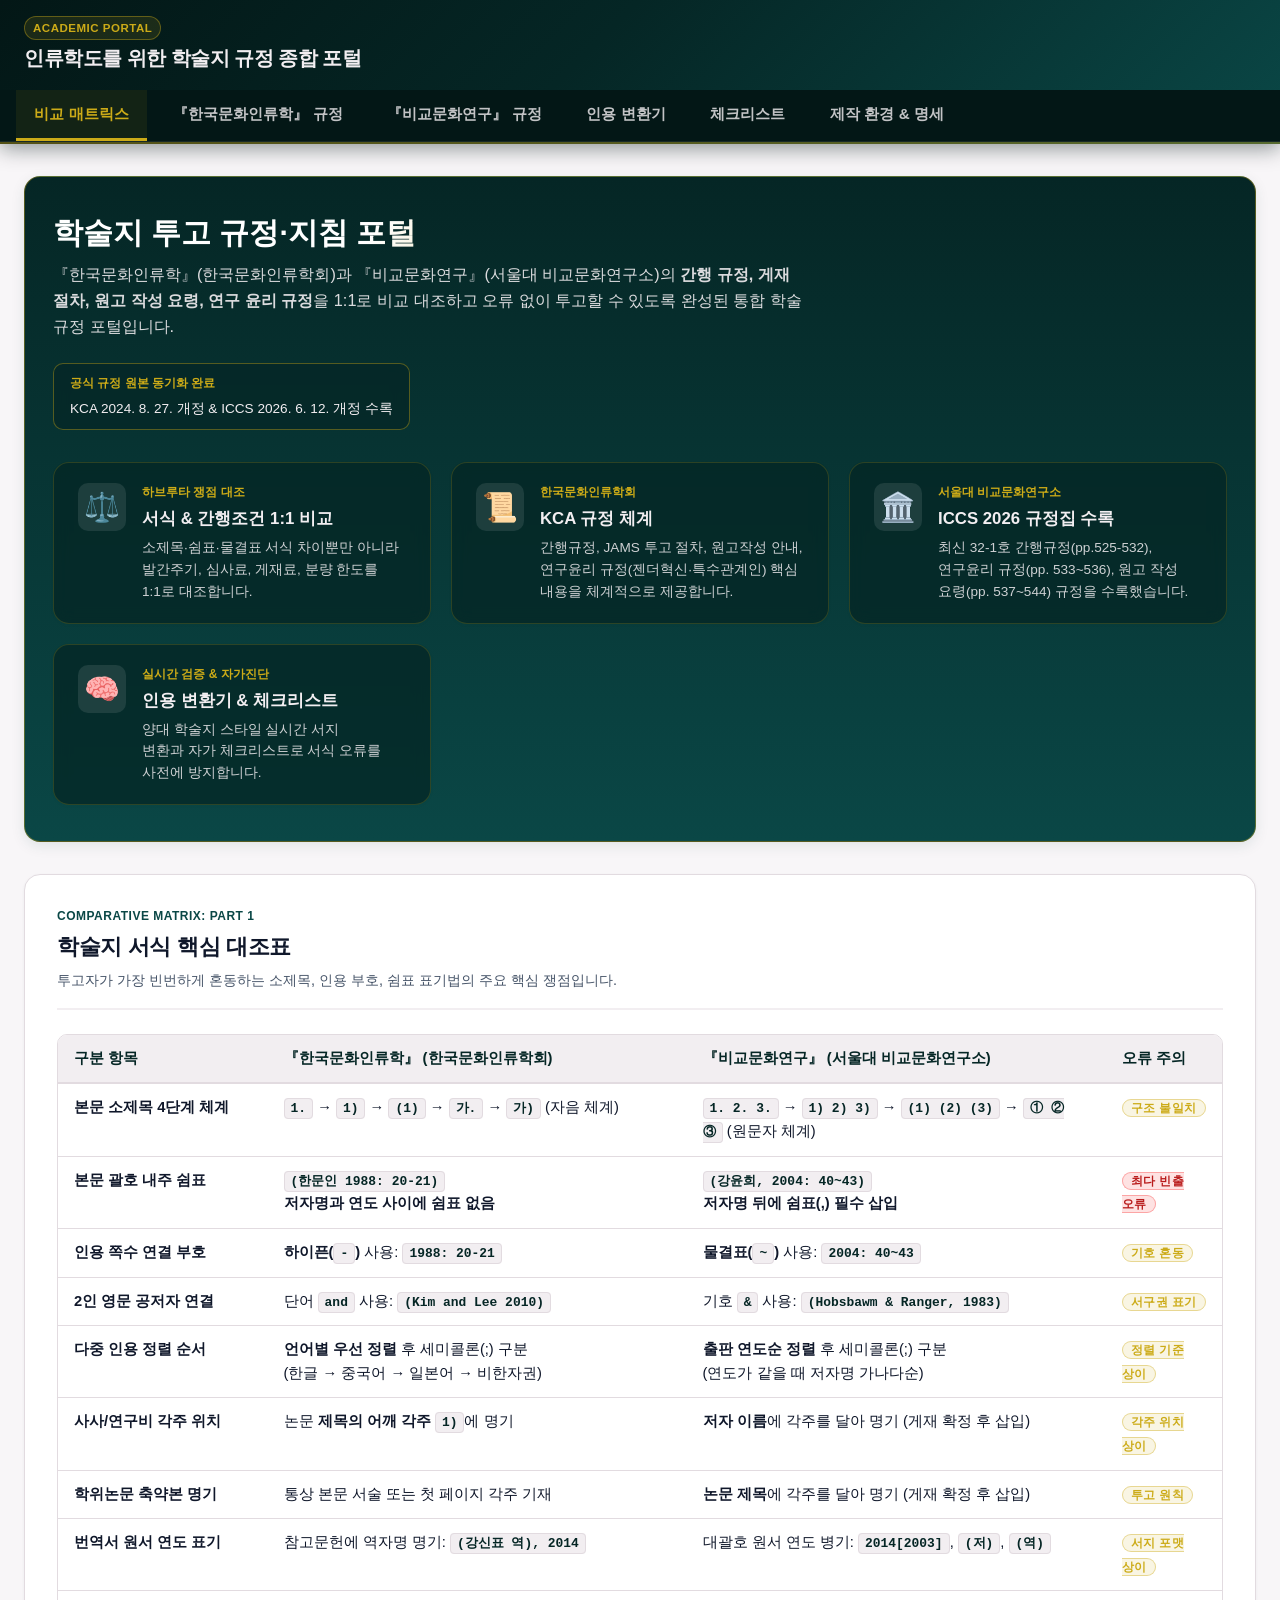
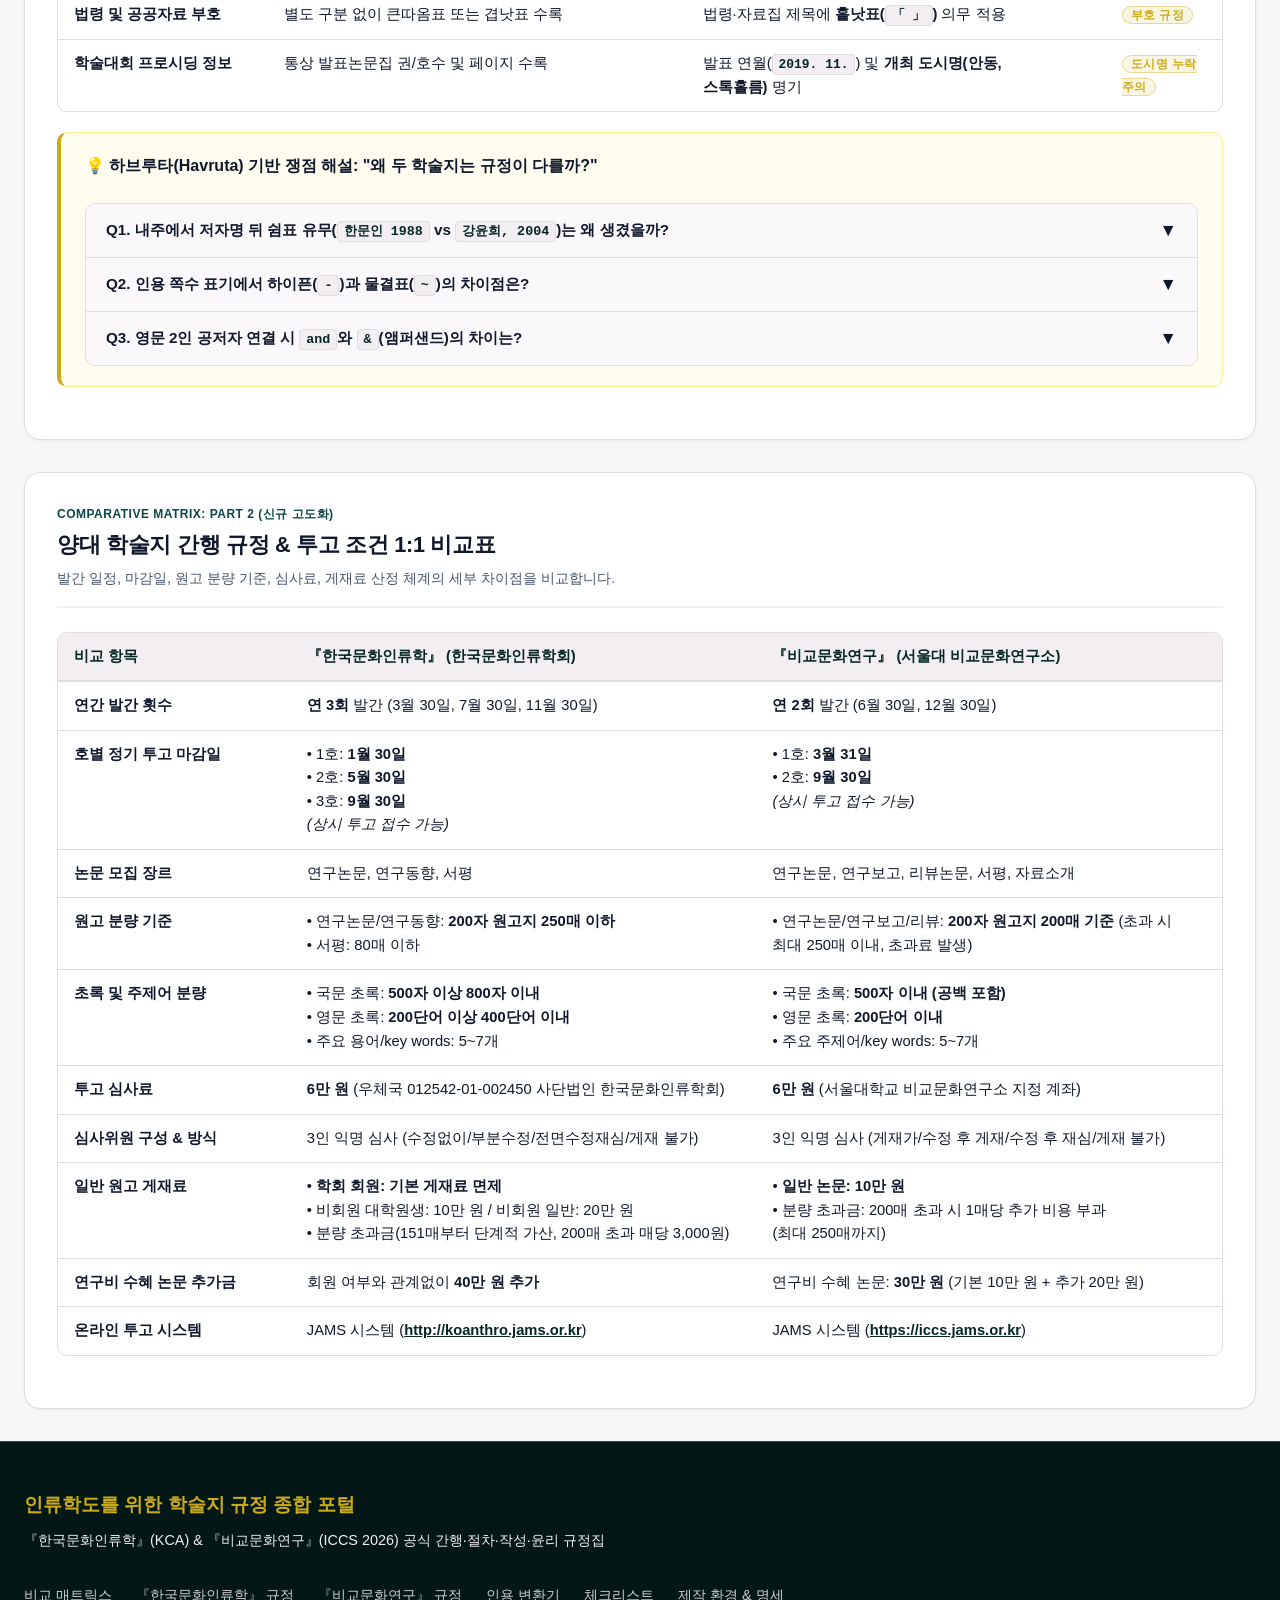
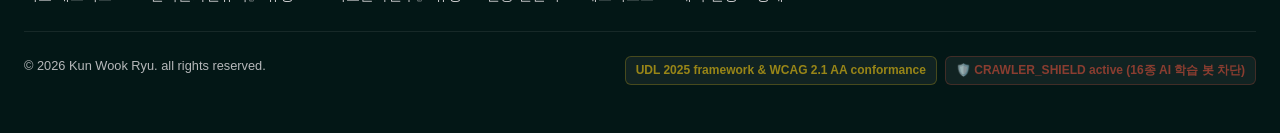
==== commit bb52467e: "Add files via upload" ====
--- a/index.html
+++ b/index.html
@@ -3,8 +3,8 @@
 <head>
     <meta charset="UTF-8">
     <meta name="viewport" content="width=device-width, initial-scale=1.0">
-    <title>1:1 종합 비교 매트릭스 | 한국 문화인류학 양대 학술지 규정 종합 포털</title>
-    <meta name="description" content="『한국문화인류학』과 『비교문화연구』 2026의 서식 및 간행 규정 1:1 비교 대조 매트릭스와 하브루타 변증법적 쟁점 해설 포털.">
+    <title>1:1 종합 비교 매트릭스 | 인류학도를 위한 학술지 규정 종합 포털</title>
+    <meta name="description" content="『한국문화인류학』과 『비교문화연구』의 간행 규정, 게재 절차, 원고 작성 요령, 연구 윤리 규정 1:1 비교 대조 매트릭스 및 서식 차이점 해설 포털">
     <!-- ============================================================
          보안 원칙: CRAWLER_SHIELD v2 (16종 AI 학습 봇 차단 & TDM 권리 유보)
     ============================================================ -->
@@ -37,12 +37,11 @@
     <header class="site-header">
         <div class="header-container">
             <div class="brand-wrapper">
-                <div class="brand-icon-box" aria-hidden="true">🏛️</div>
                 <div class="brand-info">
                     <div class="brand-badge-row">
                         <span class="brand-badge">academic portal</span>
                     </div>
-                    <h1 class="brand-title"><a href="index.html" style="color: inherit; text-decoration: none;">한국 문화인류학 양대 학술지 규정 종합 포털</a></h1>
+                    <h1 class="brand-title"><a href="index.html" style="color: inherit; text-decoration: none;">인류학도를 위한 학술지 규정 종합 포털</a></h1>
                 </div>
             </div>
         </div>
@@ -79,8 +78,8 @@
         <div class="hero-inner">
             <div class="hero-header-row">
                 <div class="hero-main-desc">
-                    <h2>문화인류학 학술 규정 체계 및 1:1 비교 대조</h2>
-                    <p>『한국문화인류학』(한국문화인류학회)과 『비교문화연구』(서울대 비교문화연구소, 2026 최신)의 <strong>간행 규정, 게재 절차, 원고 작성 요령, 연구 윤리 규정</strong>을 1:1로 비교 대조하고 오류 없이 투고할 수 있도록 완성된 통합 학술 규정 포털입니다.</p>
+                    <h2>학술지 투고 규정·지침 포털</h2>
+                    <p>『한국문화인류학』(한국문화인류학회)과 『비교문화연구』(서울대 비교문화연구소)의 <strong>간행 규정, 게재 절차, 원고 작성 요령, 연구 윤리 규정</strong>을 1:1로 비교 대조하고 오류 없이 투고할 수 있도록 완성된 통합 학술 규정 포털입니다.</p>
                 </div>
                 <div class="hero-sources-pill">
                     <span class="hero-sources-title">공식 규정 원본 동기화 완료</span>
@@ -122,19 +121,19 @@
                     <div class="banner-card-body">
                         <span class="banner-card-tag">실시간 검증 &amp; 자가진단</span>
                         <h3 class="banner-card-title">인용 변환기 &amp; 체크리스트</h3>
-                        <p class="banner-card-desc">양대 학술지 스타일 실시간 서지 변환과 메타인지 투고 자가진단 체크리스트로 서식 오류를 사전에 방지합니다.</p>
+                        <p class="banner-card-desc">양대 학술지 스타일 실시간 서지 변환과 자가 체크리스트로 서식 오류를 사전에 방지합니다.</p>
                     </div>
                 </div>
             </div>
         </div>
     </section>
             
-            <!-- 1-1. 원고 작성 서식 주요 핵심 쟁점 비교 대조표 -->
+            <!-- 1-1. 학술지 서식 핵심 대조표 -->
             <article class="academic-card">
                 <header class="academic-card-header">
                     <div class="card-title-group">
                         <span class="card-section-badge">comparative matrix: part 1</span>
-                        <h2 class="card-h2-title">양대 학술지 원고 작성 서식 1:1 핵심 차이점 대조표</h2>
+                        <h2 class="card-h2-title">학술지 서식 핵심 대조표</h2>
                         <p class="card-sub-rule">투고자가 가장 빈번하게 혼동하는 소제목, 인용 부호, 쉼표 표기법의 주요 핵심 쟁점입니다.</p>
                     </div>
                 </header>
@@ -145,7 +144,7 @@
                             <tr>
                                 <th style="width: 18%;">구분 항목</th>
                                 <th style="width: 36%;">『한국문화인류학』 (한국문화인류학회)</th>
-                                <th style="width: 36%;">『비교문화연구』 (서울대 비교문화연구소, 2026)</th>
+                                <th style="width: 36%;">『비교문화연구』 (서울대 비교문화연구소)</th>
                                 <th style="width: 10%;">오류 주의</th>
                             </tr>
                         </thead>
@@ -183,13 +182,13 @@
                             <tr>
                                 <td><strong>사사/연구비 각주 위치</strong></td>
                                 <td>논문 <strong>제목의 어깨 각주 <code>1)</code></strong>에 명기</td>
-                                <td><strong>저자 이름</strong>에 각주를 달아 명기 (게재확정 후 삽입)</td>
+                                <td><strong>저자 이름</strong>에 각주를 달아 명기 (게재 확정 후 삽입)</td>
                                 <td><span class="brand-badge">각주 위치 상이</span></td>
                             </tr>
                             <tr>
                                 <td><strong>학위논문 축약본 명기</strong></td>
                                 <td>통상 본문 서술 또는 첫 페이지 각주 기재</td>
-                                <td><strong>논문 제목</strong>에 각주를 달아 명기 (게재확정 후 삽입)</td>
+                                <td><strong>논문 제목</strong>에 각주를 달아 명기 (게재 확정 후 삽입)</td>
                                 <td><span class="brand-badge">투고 원칙</span></td>
                             </tr>
                             <tr>
@@ -207,7 +206,7 @@
                             <tr>
                                 <td><strong>학술대회 프로시딩 정보</strong></td>
                                 <td>통상 발표논문집 권/호수 및 페이지 수록</td>
-                                <td>발표연월(<code>2019. 11.</code>) 및 <strong>개최 도시명(안동, 스톡홀름)</strong> 명기</td>
+                                <td>발표 연월(<code>2019. 11.</code>) 및 <strong>개최 도시명(안동, 스톡홀름)</strong> 명기</td>
                                 <td><span class="brand-badge">도시명 누락 주의</span></td>
                             </tr>
                         </tbody>
@@ -224,7 +223,7 @@
                                 <span class="havruta-icon">▼</span>
                             </button>
                             <div class="havruta-content">
-                                <p><strong>해설:</strong> 『한국문화인류학』은 미국 인류학회(AAA) 및 시카고 매뉴얼(Chicago author-date)의 전통을 계승하여 괄호 안에서 불필요한 문장부호를 배제하는 <code>(author-year)</code> 포맷을 엄격히 고수합니다. 반면 『비교문화연구』는 서울대학교 및 국내 인문사회학계의 전통적인 한국어 어문 인용 관례(저자와 연도를 명확한 쉼표로 분리)를 적용하여 가독성을 높인 결과입니다.</p>
+                                <p><strong>해설:</strong> 『한국문화인류학』은 미국 인류학회(AAA) 및 시카고 매뉴얼(Chicago author-date)의 전통을 계승하여 괄호 안에서 불필요한 문장 부호를 배제하는 <code>(author-year)</code> 포맷을 엄격히 고수합니다. 반면 『비교문화연구』는 서울대학교 및 국내 인문사회학계의 전통적인 한국어 어문 인용 관례(저자와 연도를 명확한 쉼표로 분리)를 적용하여 가독성을 높인 결과입니다.</p>
                             </div>
                         </div>
 
@@ -234,7 +233,7 @@
                                 <span class="havruta-icon">▼</span>
                             </button>
                             <div class="havruta-content">
-                                <p><strong>해설:</strong> 영미권 학술 스타일(Chicago/APA)은 범위를 나타낼 때 하이픈(<code>-</code>)을 사용합니다(<code>20-21</code>). 그러나 국립국어원의 한글 맞춤법 문장부호 규정에서는 기간이나 범위의 시작과 끝을 나타낼 때 물결표(<code>~</code>)를 표준으로 규정합니다. 『비교문화연구』는 국립국어원 표준 문장부호를 서지 표기에도 엄격히 준용하여 <code>40~43</code>으로 표기하도록 규정하고 있습니다.</p>
+                                <p><strong>해설:</strong> 영미권 학술 스타일(Chicago/APA)은 범위를 나타낼 때 하이픈(<code>-</code>)을 사용합니다(<code>20-21</code>). 그러나 국립국어원의 한글 맞춤법 문장 부호 규정에서는 기간이나 범위의 시작과 끝을 나타낼 때 물결표(<code>~</code>)를 표준으로 규정합니다. 『비교문화연구』는 국립국어원 표준 문장 부호를 서지 표기에도 엄격히 준용하여 <code>40~43</code>으로 표기하도록 규정하고 있습니다.</p>
                             </div>
                         </div>
 
@@ -267,7 +266,7 @@
                             <tr>
                                 <th style="width: 20%;">비교 항목</th>
                                 <th style="width: 40%;">『한국문화인류학』 (한국문화인류학회)</th>
-                                <th style="width: 40%;">『비교문화연구』 (서울대 비교문화연구소, 2026)</th>
+                                <th style="width: 40%;">『비교문화연구』 (서울대 비교문화연구소)</th>
                             </tr>
                         </thead>
                         <tbody>
@@ -293,8 +292,8 @@
                             </tr>
                             <tr>
                                 <td><strong>초록 및 주제어 분량</strong></td>
-                                <td>• 국문초록: <strong>500자 이상 800자 이내</strong><br>• 영문초록: <strong>200단어 이상 400단어 이내</strong><br>• 주요 용어/key words: 5~7개</td>
-                                <td>• 국문초록: <strong>500자 이내 (공백 포함)</strong><br>• 영문초록: <strong>200단어 이내</strong><br>• 주요 주제어/key words: 5~7개</td>
+                                <td>• 국문 초록: <strong>500자 이상 800자 이내</strong><br>• 영문 초록: <strong>200단어 이상 400단어 이내</strong><br>• 주요 용어/key words: 5~7개</td>
+                                <td>• 국문 초록: <strong>500자 이내 (공백 포함)</strong><br>• 영문 초록: <strong>200단어 이내</strong><br>• 주요 주제어/key words: 5~7개</td>
                             </tr>
                             <tr>
                                 <td><strong>투고 심사료</strong></td>
@@ -303,12 +302,12 @@
                             </tr>
                             <tr>
                                 <td><strong>심사위원 구성 &amp; 방식</strong></td>
-                                <td>3인 익명 심사 (수정없이/부분수정/전면수정재심/게재불가)</td>
-                                <td>3인 익명 심사 (게재가/수정후게재/수정후재심/게재불가)</td>
+                                <td>3인 익명 심사 (수정없이/부분수정/전면수정재심/게재 불가)</td>
+                                <td>3인 익명 심사 (게재가/수정 후 게재/수정 후 재심/게재 불가)</td>
                             </tr>
                             <tr>
                                 <td><strong>일반 원고 게재료</strong></td>
-                                <td>• <strong>학회 회원: 기본게재료 면제</strong><br>• 비회원 대학원생: 10만 원 / 비회원 일반: 20만 원<br>• 분량 초과금(151매부터 단계적 가산, 200매 초과 매당 3,000원)</td>
+                                <td>• <strong>학회 회원: 기본 게재료 면제</strong><br>• 비회원 대학원생: 10만 원 / 비회원 일반: 20만 원<br>• 분량 초과금(151매부터 단계적 가산, 200매 초과 매당 3,000원)</td>
                                 <td>• <strong>일반 논문: 10만 원</strong><br>• 분량 초과금: 200매 초과 시 1매당 추가 비용 부과 (최대 250매까지)</td>
                             </tr>
                             <tr>
@@ -325,12 +324,6 @@
                     </table>
                 </div>
             </article>
-        </section>
-
-        <!-- ==================================================================
-             [TAB 2] 『한국문화인류학』 규정집 (간행·절차·작성·윤리)
-             ================================================================== -->
-        <section class="tab-conte
         </section>
     </main>
 
@@ -342,7 +335,7 @@
         <div class="footer-inner">
             <div class="footer-top">
                 <div class="footer-brand">
-                    <h3>한국 문화인류학 양대 학술지 규정 종합 포털</h3>
+                    <h3>인류학도를 위한 학술지 규정 종합 포털</h3>
                     <p>『한국문화인류학』(KCA) &amp; 『비교문화연구』(ICCS 2026) 공식 간행·절차·작성·윤리 규정집</p>
                 </div>
                                 <div class="footer-links">
@@ -355,7 +348,7 @@
                 </div>
             </div>
             <div class="footer-bottom">
-                <p>&copy; 2026 한국 문화인류학 학술 포털 시스템. all rights reserved.</p>
+                <p>&copy; 2026 Kun Wook Ryu. all rights reserved.</p>
                 <div style="display: flex; gap: 0.5rem; flex-wrap: wrap;">
                     <span class="udl-conformance-badge">UDL 2025 framework &amp; WCAG 2.1 AA conformance</span>
                     <span class="udl-conformance-badge" style="border-color: rgba(184, 74, 57, 0.4); color: var(--color-comp-coral);">🛡️ CRAWLER_SHIELD active (16종 AI 학습 봇 차단)</span>
--- a/style.css
+++ b/style.css
@@ -76,6 +76,7 @@
 html {
     font-size: 16px;
     scroll-behavior: smooth;
+    scroll-padding-top: 135px;
     -webkit-text-size-adjust: 100%;
 }
 
@@ -1701,9 +1702,41 @@
     line-height: 1.5;
 }
 
-/* 스티키 헤더 오프셋 보호 (scroll-margin-top) */
-.tab-content-panel,
+/* 스티키 헤더 오프셋 보호 (scroll-margin-top) - 하위 목차 및 모든 앵커 타깃 적용 */
+:target,
+[id],
+.rule-box[id],
+div[id],
+li[id],
+article[id],
 .academic-card,
-article[id] {
-    scroll-margin-top: 130px;
-}
+.tab-content-panel {
+    scroll-margin-top: 135px;
+}
+
+/* ==========================================================================
+   한국어 어절(단어) 단위 줄 바꿈 및 반응형 가독성 최적화 (word-break: keep-all)
+   ========================================================================== */
+p, li, td, th, h1, h2, h3, h4,
+.rule-box, .banner-card-desc, .academic-card,
+.havruta-trigger, .havruta-content, .checklist-item-title {
+    word-break: keep-all;
+    overflow-wrap: break-word;
+    text-wrap: pretty;
+}
+
+/* 모바일 화면 스티키 헤더 오프셋 반응형 연동 */
+@media (max-width: 768px) {
+    html {
+        scroll-padding-top: 105px;
+    }
+    :target,
+    [id],
+    .rule-box[id],
+    div[id],
+    li[id],
+    article[id],
+    .academic-card {
+        scroll-margin-top: 105px;
+    }
+}
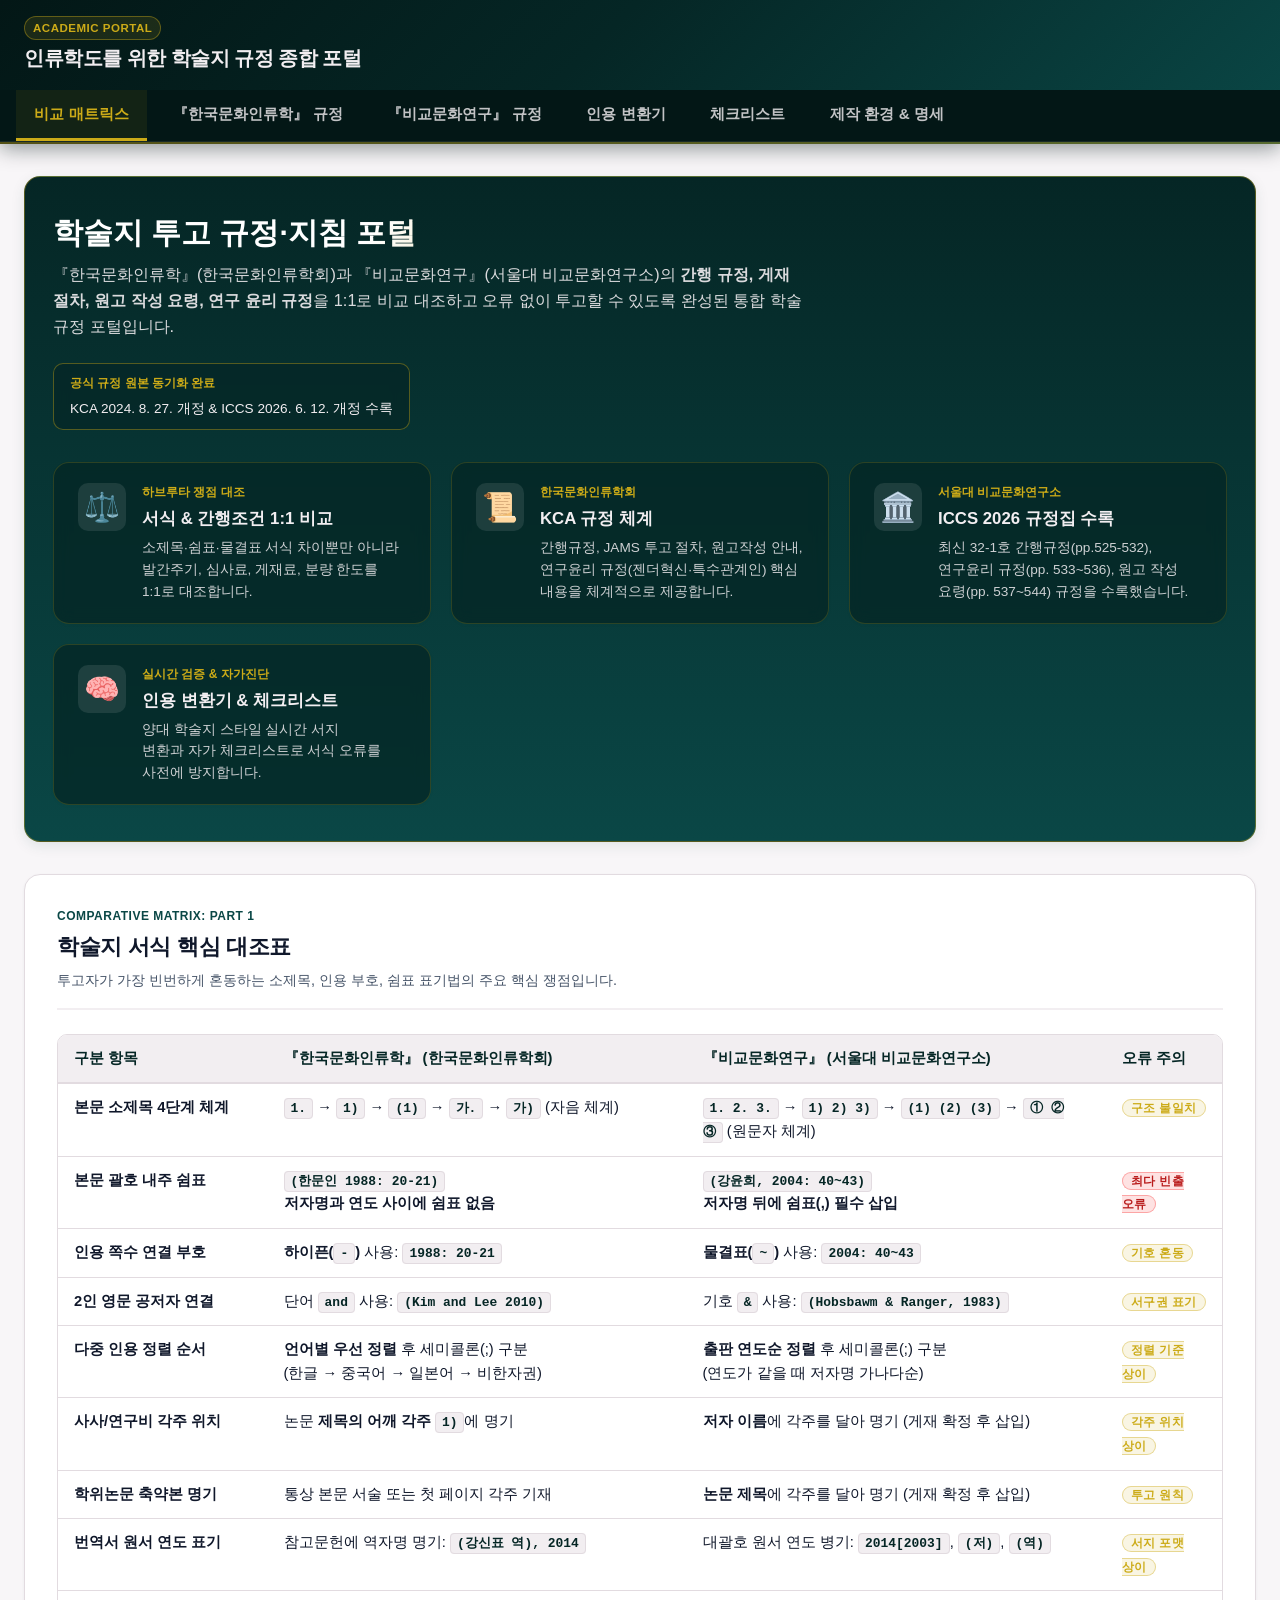
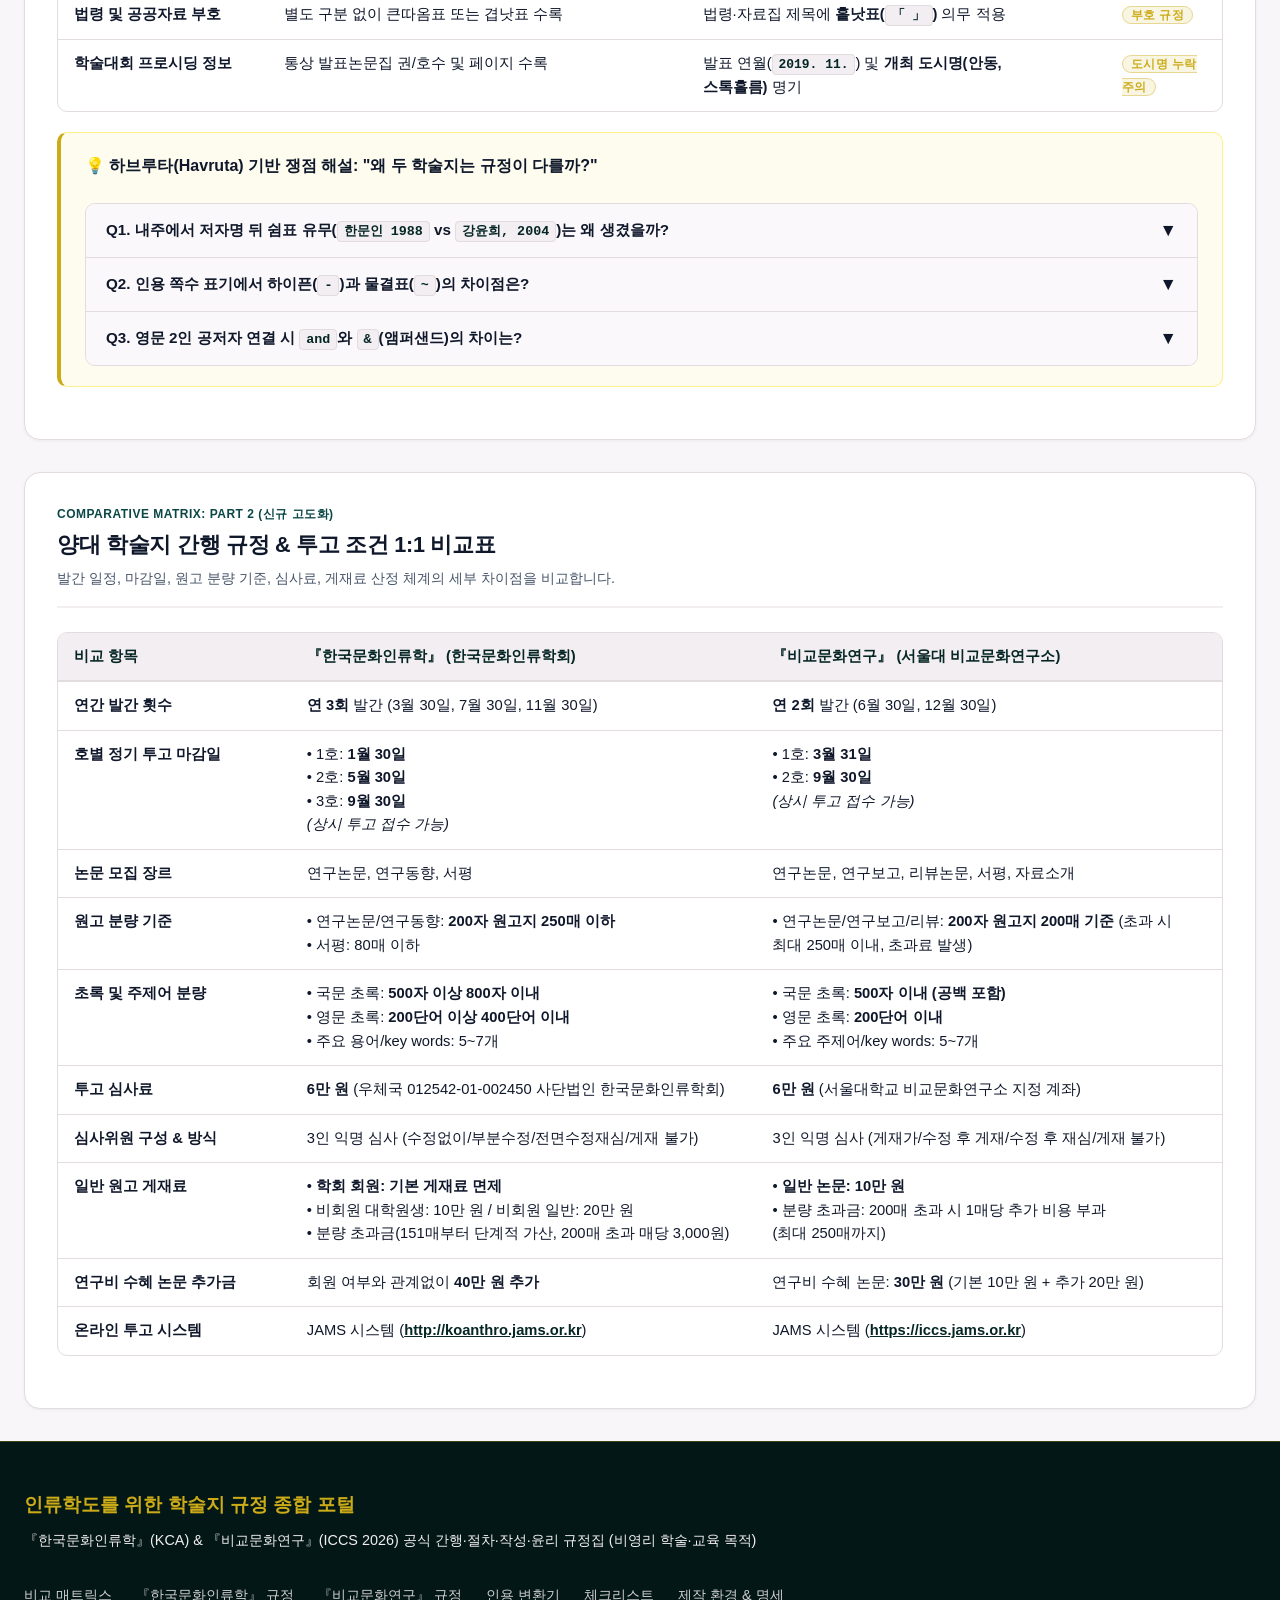
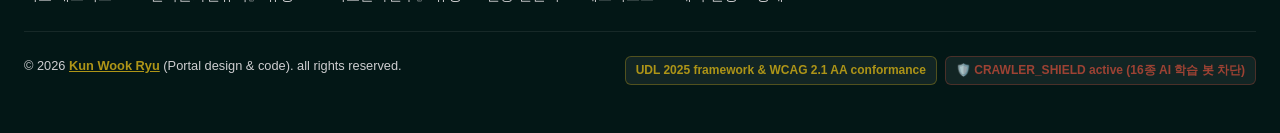
==== commit 7b73cb7c: "Add files via upload" ====
--- a/index.html
+++ b/index.html
@@ -28,7 +28,7 @@
     <meta name="Cohere-ai" content="noindex, nofollow" />
     <meta http-equiv="X-Robots-Tag" content="noimageai, noai" />
     <meta name="tdm-reservation" content="1" />
-    <link rel="stylesheet" href="style.css?v=20261028_3">
+    <link rel="stylesheet" href="style.css?v=20261029_2">
 </head>
 <body>
     <a href="#main-content" class="skip-link">본문 바로가기 (skip to main content)</a>
@@ -336,7 +336,7 @@
             <div class="footer-top">
                 <div class="footer-brand">
                     <h3>인류학도를 위한 학술지 규정 종합 포털</h3>
-                    <p>『한국문화인류학』(KCA) &amp; 『비교문화연구』(ICCS 2026) 공식 간행·절차·작성·윤리 규정집</p>
+                    <p>『한국문화인류학』(KCA) &amp; 『비교문화연구』(ICCS 2026) 공식 간행·절차·작성·윤리 규정집 (비영리 학술·교육 목적)</p>
                 </div>
                                 <div class="footer-links">
                     <a href="index.html">비교 매트릭스</a>
@@ -348,7 +348,7 @@
                 </div>
             </div>
             <div class="footer-bottom">
-                <p>&copy; 2026 Kun Wook Ryu. all rights reserved.</p>
+                <p>&copy; 2026 <a href="https://kunwryu.github.io/" target="_blank" rel="noopener noreferrer" class="footer-author-link">Kun Wook Ryu</a> (Portal design &amp; code). all rights reserved.</p>
                 <div style="display: flex; gap: 0.5rem; flex-wrap: wrap;">
                     <span class="udl-conformance-badge">UDL 2025 framework &amp; WCAG 2.1 AA conformance</span>
                     <span class="udl-conformance-badge" style="border-color: rgba(184, 74, 57, 0.4); color: var(--color-comp-coral);">🛡️ CRAWLER_SHIELD active (16종 AI 학습 봇 차단)</span>
--- a/style.css
+++ b/style.css
@@ -541,7 +541,7 @@
 /* 사이드바 & 본문 2컬럼 레이아웃 */
 .content-layout {
     display: grid;
-    grid-template-columns: 280px 1fr;
+    grid-template-columns: 280px minmax(0, 1fr);
     gap: 2rem;
     align-items: flex-start;
 }
@@ -608,6 +608,8 @@
     display: flex;
     flex-direction: column;
     gap: 2rem;
+    min-width: 0;
+    width: 100%;
 }
 
 /* 학술 카드 아티클 */
@@ -618,6 +620,7 @@
     padding: 2rem;
     box-shadow: var(--shadow-sm);
     transition: var(--transition-normal);
+    min-width: 0;
 }
 
 .academic-card:hover {
@@ -793,9 +796,11 @@
 /* 데이터 테이블 (명확한 가독성) */
 .table-container {
     overflow-x: auto;
+    -webkit-overflow-scrolling: touch;
     margin: 1.25rem 0;
     border-radius: var(--border-radius-md);
     border: 1px solid var(--color-accent-border);
+    max-width: 100%;
 }
 
 .data-table {
@@ -956,13 +961,14 @@
 }
 
 /* --- 8. 서지 인용 자동 변환기 (action & expression UDL) --- */
+/* 서지 인용 자동 변환기 - 외곽 academic-card 내 플랫화 (Option A) */
 .converter-container {
-    background: var(--color-card-surface);
-    border: 1px solid var(--color-accent-border);
-    border-radius: var(--border-radius-lg);
-    padding: 2rem;
-    box-shadow: var(--shadow-sm);
-    margin: 1.5rem 0;
+    background: transparent;
+    border: none;
+    border-radius: 0;
+    padding: 1rem 0 0 0;
+    box-shadow: none;
+    margin: 1rem 0 0 0;
 }
 
 .converter-controls {
@@ -1040,12 +1046,14 @@
 }
 
 /* --- 9. 메타인지 10대 투고 전 체크리스트 (engagement UDL) --- */
+/* 메타인지 10대 투고 전 체크리스트 - 외곽 academic-card 내 플랫화 */
 .checklist-container {
-    background: var(--color-card-surface);
-    border: 1px solid var(--color-accent-border);
-    border-radius: var(--border-radius-lg);
-    padding: 2rem;
-    box-shadow: var(--shadow-sm);
+    background: transparent;
+    border: none;
+    border-radius: 0;
+    padding: 1rem 0 0 0;
+    box-shadow: none;
+    margin: 1rem 0 0 0;
 }
 
 .checklist-progress-bar-wrapper {
@@ -1234,7 +1242,27 @@
     gap: 1rem;
     font-size: 0.8rem;
     color: var(--color-accent);
-    opacity: 0.75;
+    opacity: 0.85;
+}
+
+.footer-author-link,
+.footer-author-link:link,
+.footer-author-link:visited,
+.footer-author-link:active {
+    color: var(--color-secondary) !important;
+    text-decoration: underline !important;
+    font-weight: 700;
+    transition: var(--transition-fast);
+}
+
+.footer-author-link:hover {
+    color: #ffffff !important;
+    text-shadow: 0 0 8px rgba(204, 171, 24, 0.4);
+}
+
+.csl-banner-text {
+    flex: 1 1 240px;
+    min-width: 0;
 }
 
 .udl-conformance-badge {
@@ -1250,7 +1278,7 @@
 /* --- 11. 미디어 쿼리 반응형 최적화 --- */
 @media (max-width: 1024px) {
     .content-layout {
-        grid-template-columns: 1fr;
+        grid-template-columns: minmax(0, 1fr);
     }
     .sidebar-sticky {
         display: none;
@@ -1465,6 +1493,17 @@
         font-size: 0.8rem;
     }
 
+    .content-layout {
+        grid-template-columns: minmax(0, 1fr);
+        min-width: 0;
+        width: 100%;
+    }
+
+    .main-flow {
+        min-width: 0;
+        width: 100%;
+    }
+
     /* 테이블 가로 스크롤 및 터치 최적화 */
     .table-container {
         overflow-x: auto;
@@ -1472,10 +1511,60 @@
         border-radius: var(--border-radius-md);
         box-shadow: inset -6px 0 10px -4px rgba(0, 0, 0, 0.12);
         margin: 0.75rem 0;
+        max-width: 100%;
     }
 
     .data-table {
-        min-width: 580px; /* 열 찌그러짐 방지 */
+        min-width: 520px; /* 열 찌그러짐 방지 */
+        font-size: 0.84rem;
+    }
+
+    .data-table th,
+    .data-table td {
+        padding: 8px 10px;
+    }
+
+    /* 실시간 변환기 모바일 플랫화 및 여백 축소 (Option A) */
+    .converter-container {
+        padding: 0.25rem 0 0 0;
+        margin: 0.5rem 0 0 0;
+    }
+
+    .converter-controls {
+        margin-bottom: 1rem;
+    }
+
+    .converter-result-grid {
+        gap: 1rem;
+        margin-top: 1rem;
+    }
+
+    .converter-box {
+        padding: 0.85rem;
+        gap: 0.5rem;
+    }
+
+    .converter-box-title {
+        font-size: 0.9rem;
+    }
+
+    .converter-output {
+        padding: 0.75rem;
+        font-size: 0.86rem;
+    }
+
+    /* 체크리스트 모바일 플랫화 및 여백 축소 */
+    .checklist-container {
+        padding: 0.25rem 0 0 0;
+        margin: 0.5rem 0 0 0;
+    }
+
+    .checklist-progress-bar-wrapper {
+        margin: 0.75rem 0 1.25rem 0;
+    }
+
+    .checklist-item {
+        padding: 0.85rem 1rem;
     }
 
     .meta-summary-grid {
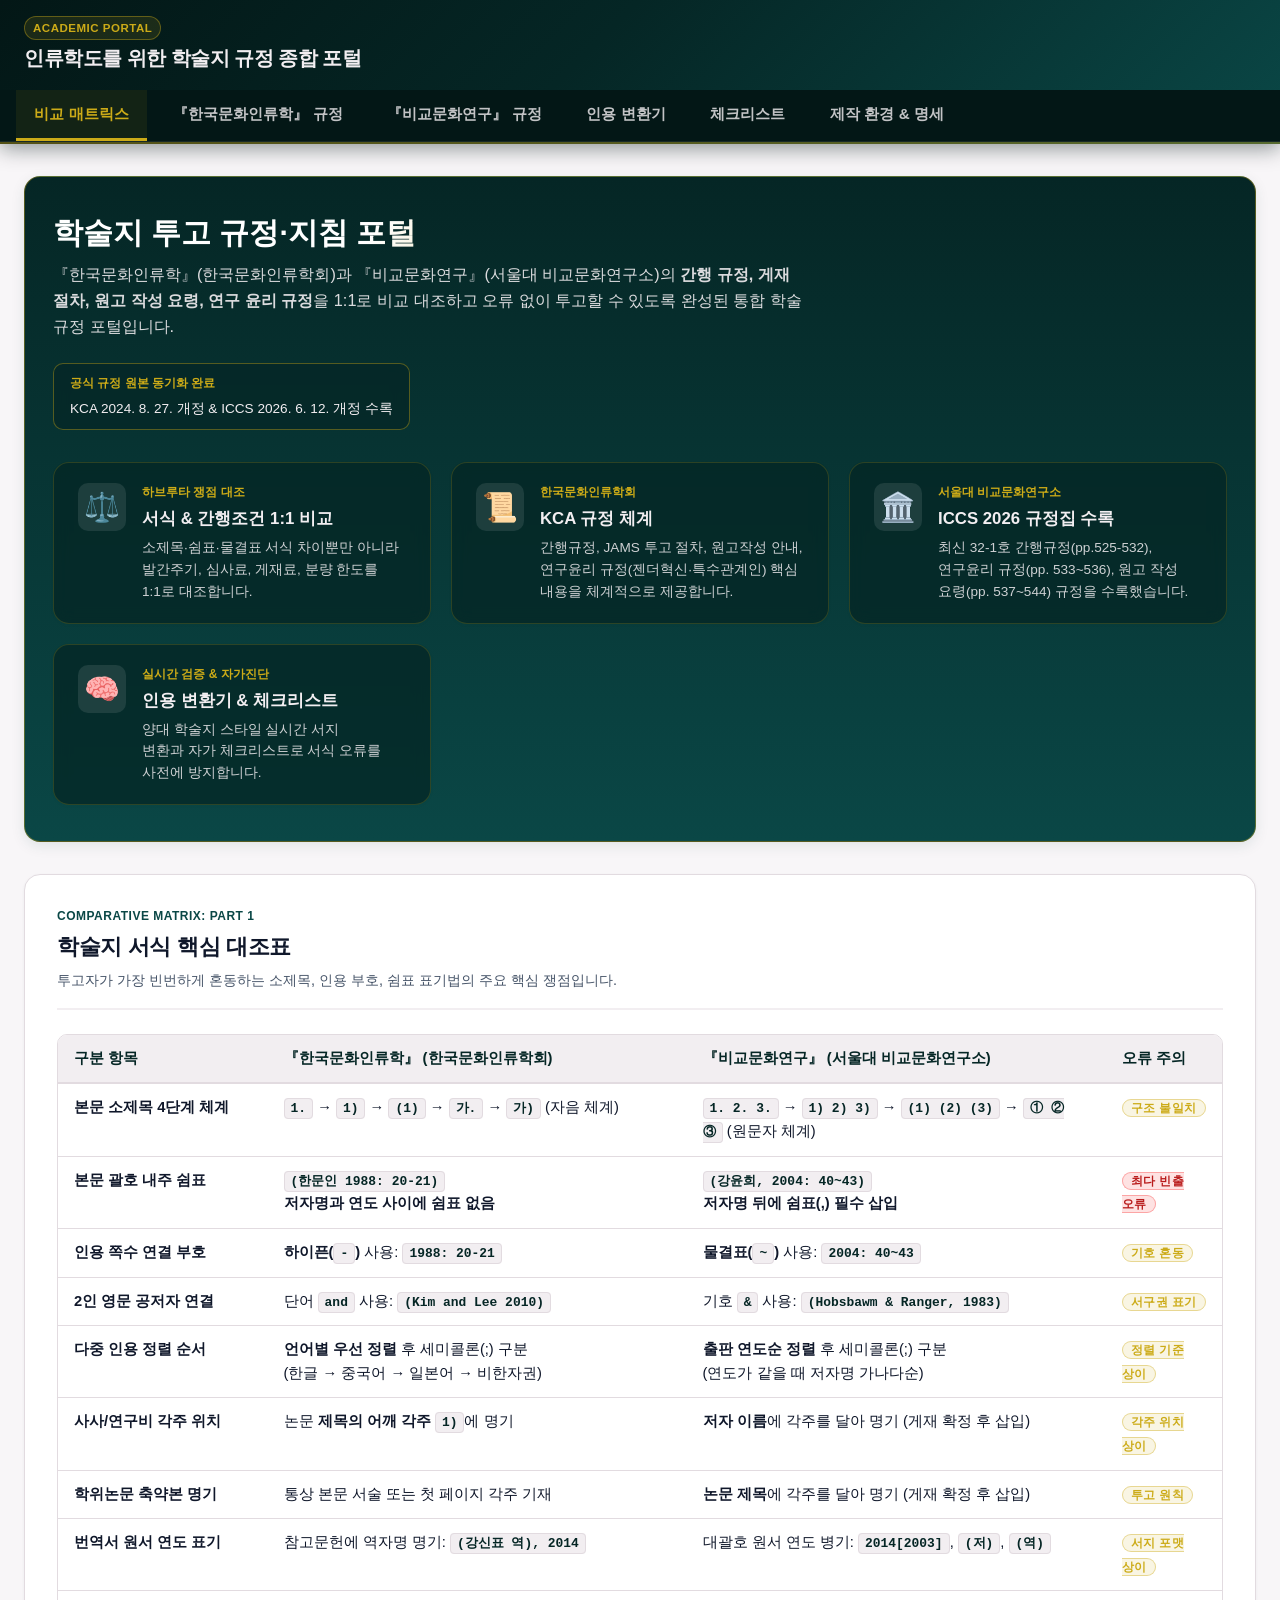
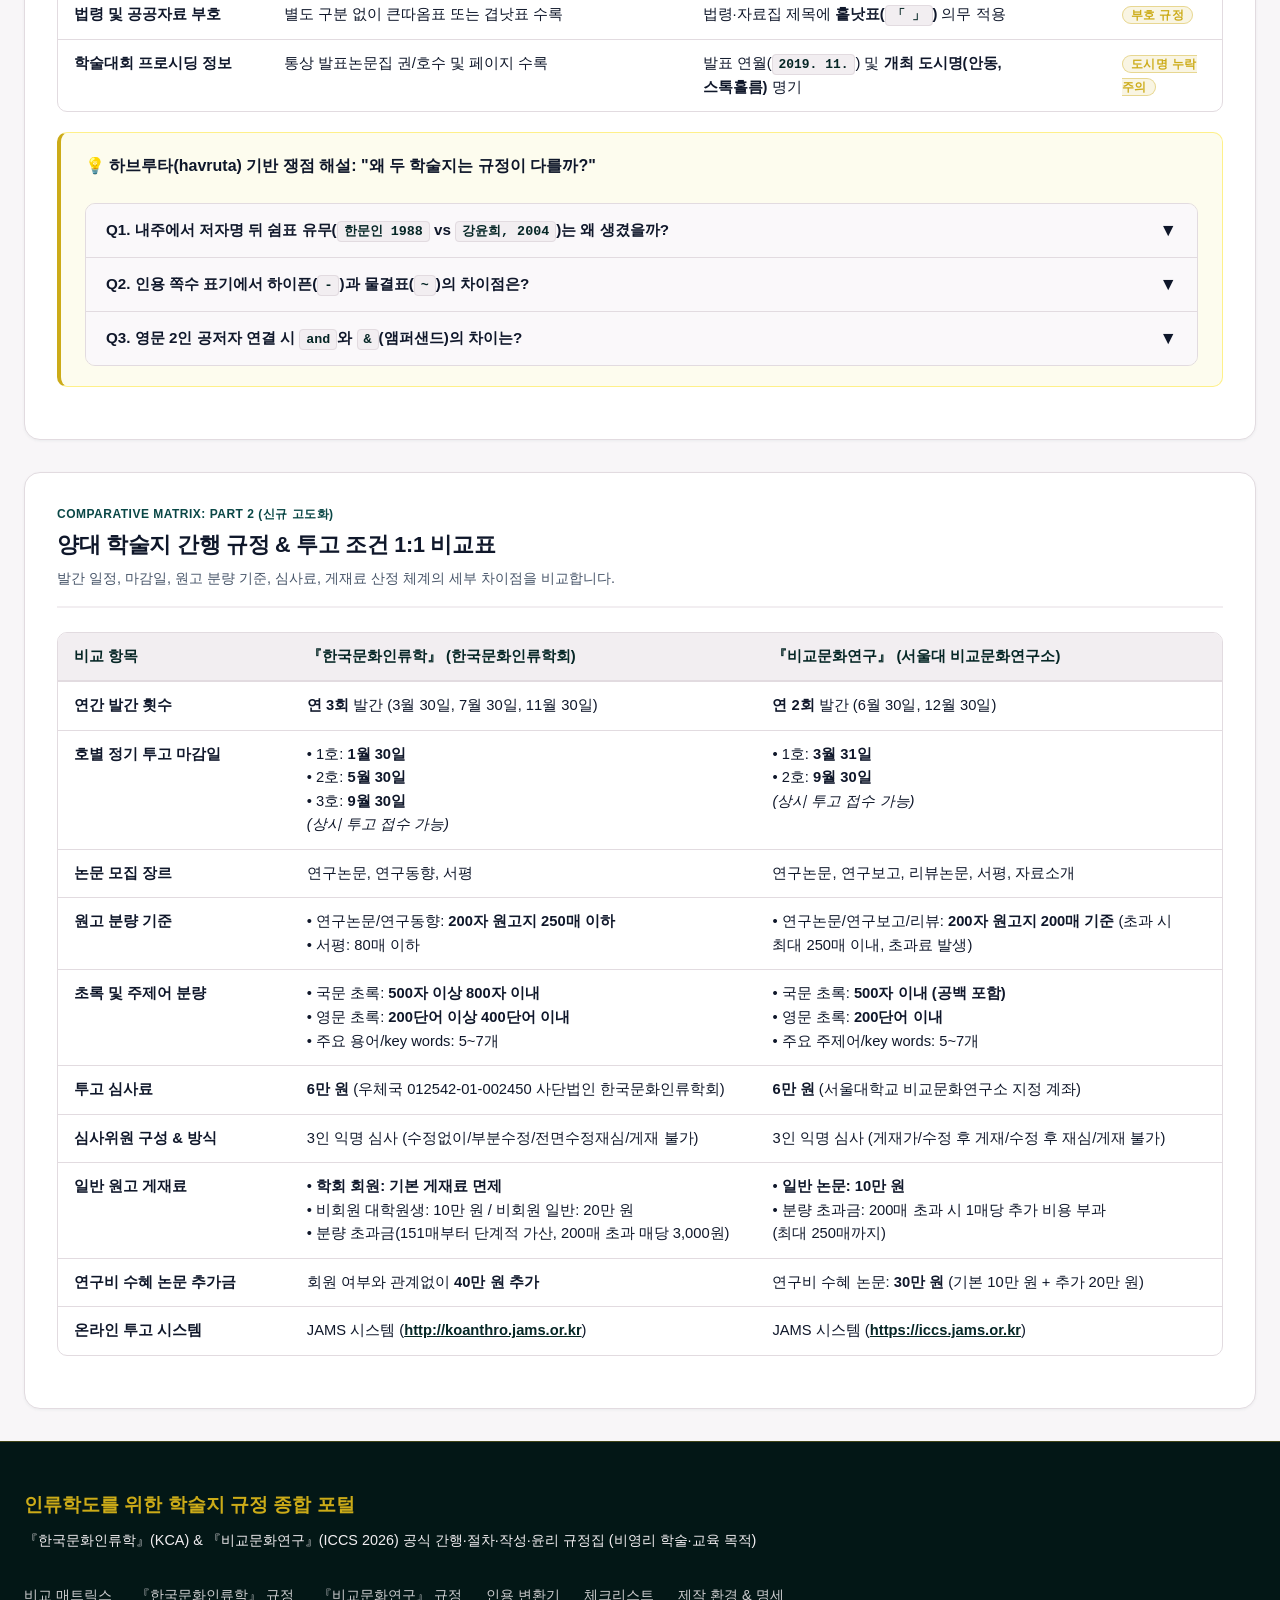
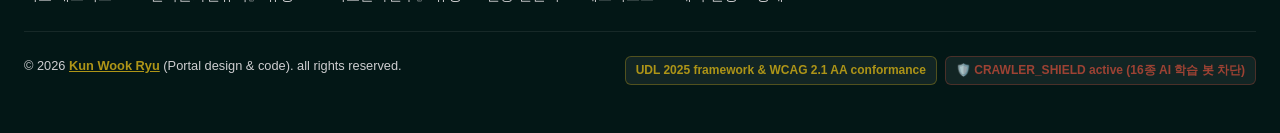
==== commit b0983df7: "Update index.html" ====
--- a/index.html
+++ b/index.html
@@ -215,7 +215,7 @@
 
                 <!-- 하브루타 변증법적 쟁점 해설 (하브루타 팩) -->
                 <div class="rule-box gold">
-                    <strong>💡 하브루타(Havruta) 기반 쟁점 해설: "왜 두 학술지는 규정이 다를까?"</strong>
+                    <strong>💡 하브루타(havruta) 기반 쟁점 해설: "왜 두 학술지는 규정이 다를까?"</strong>
                     <div class="havruta-accordion">
                         <div class="havruta-item">
                             <button class="havruta-trigger" aria-expanded="false">
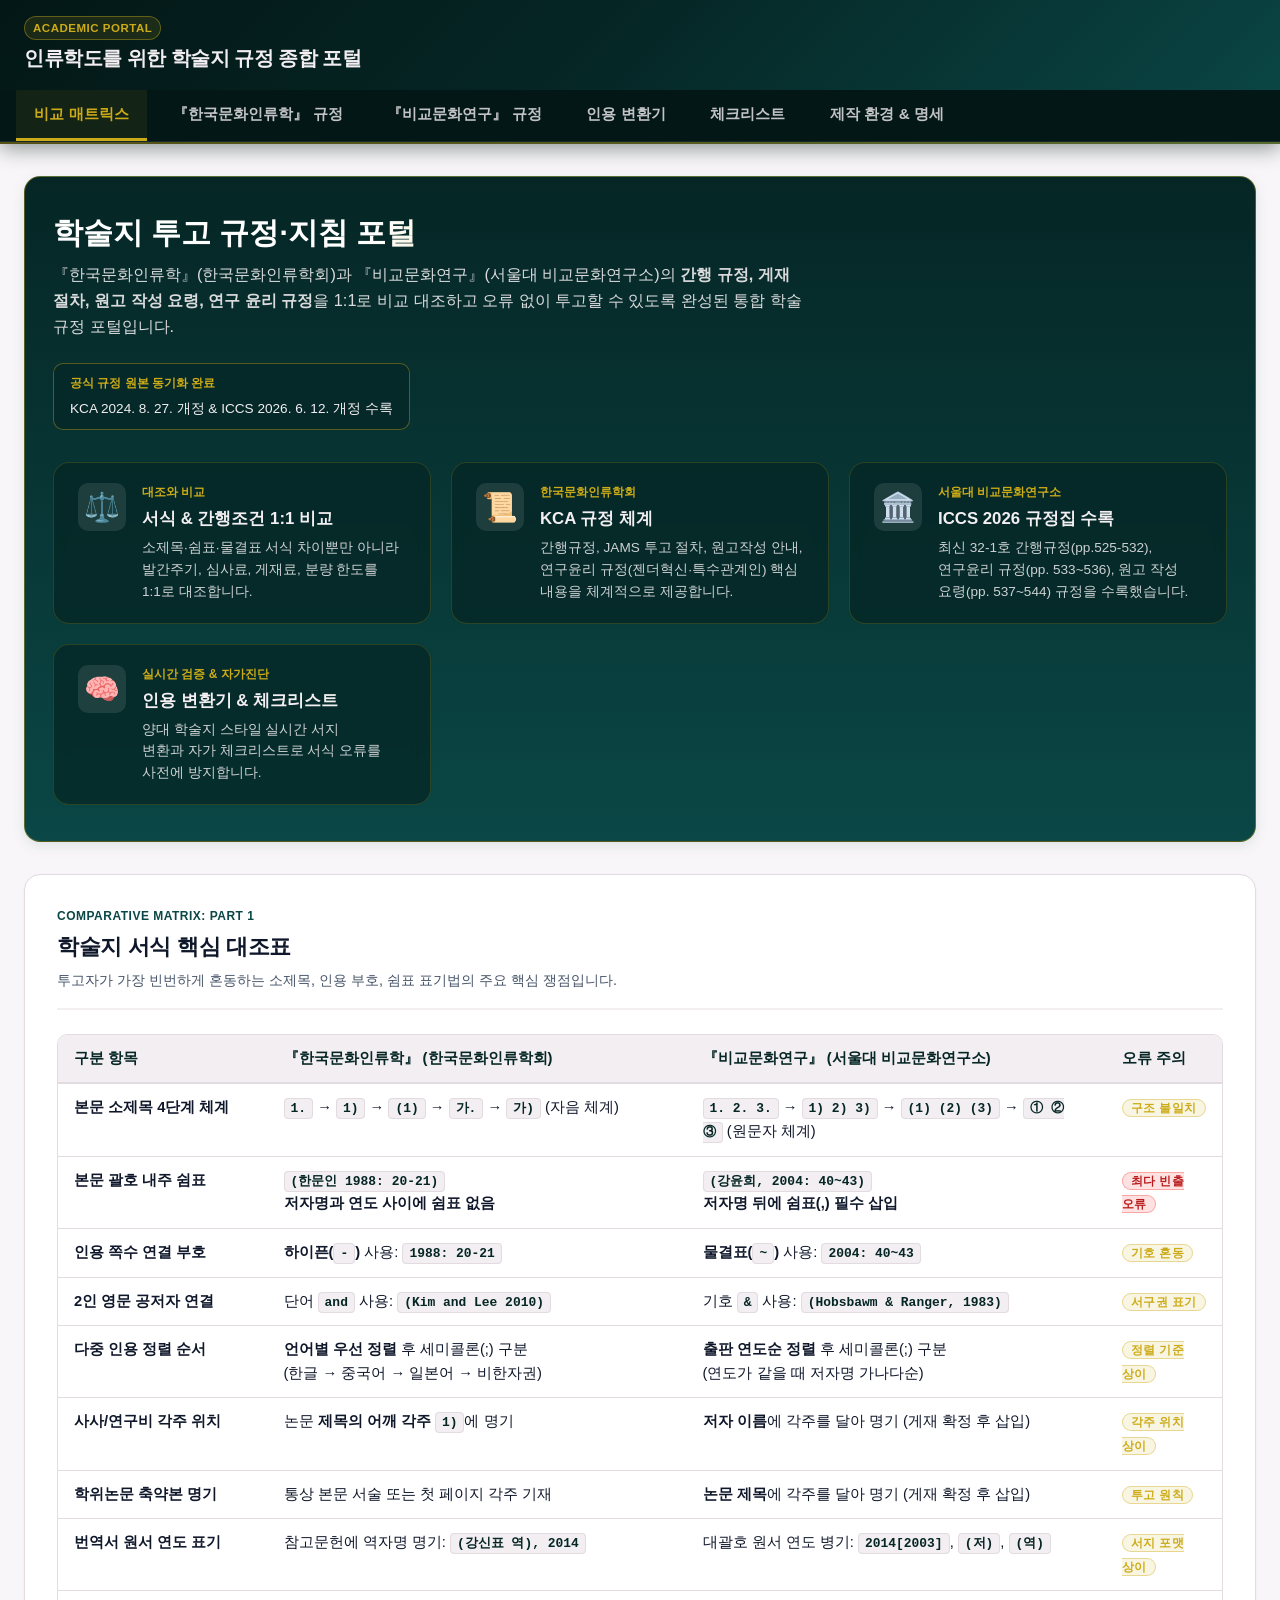
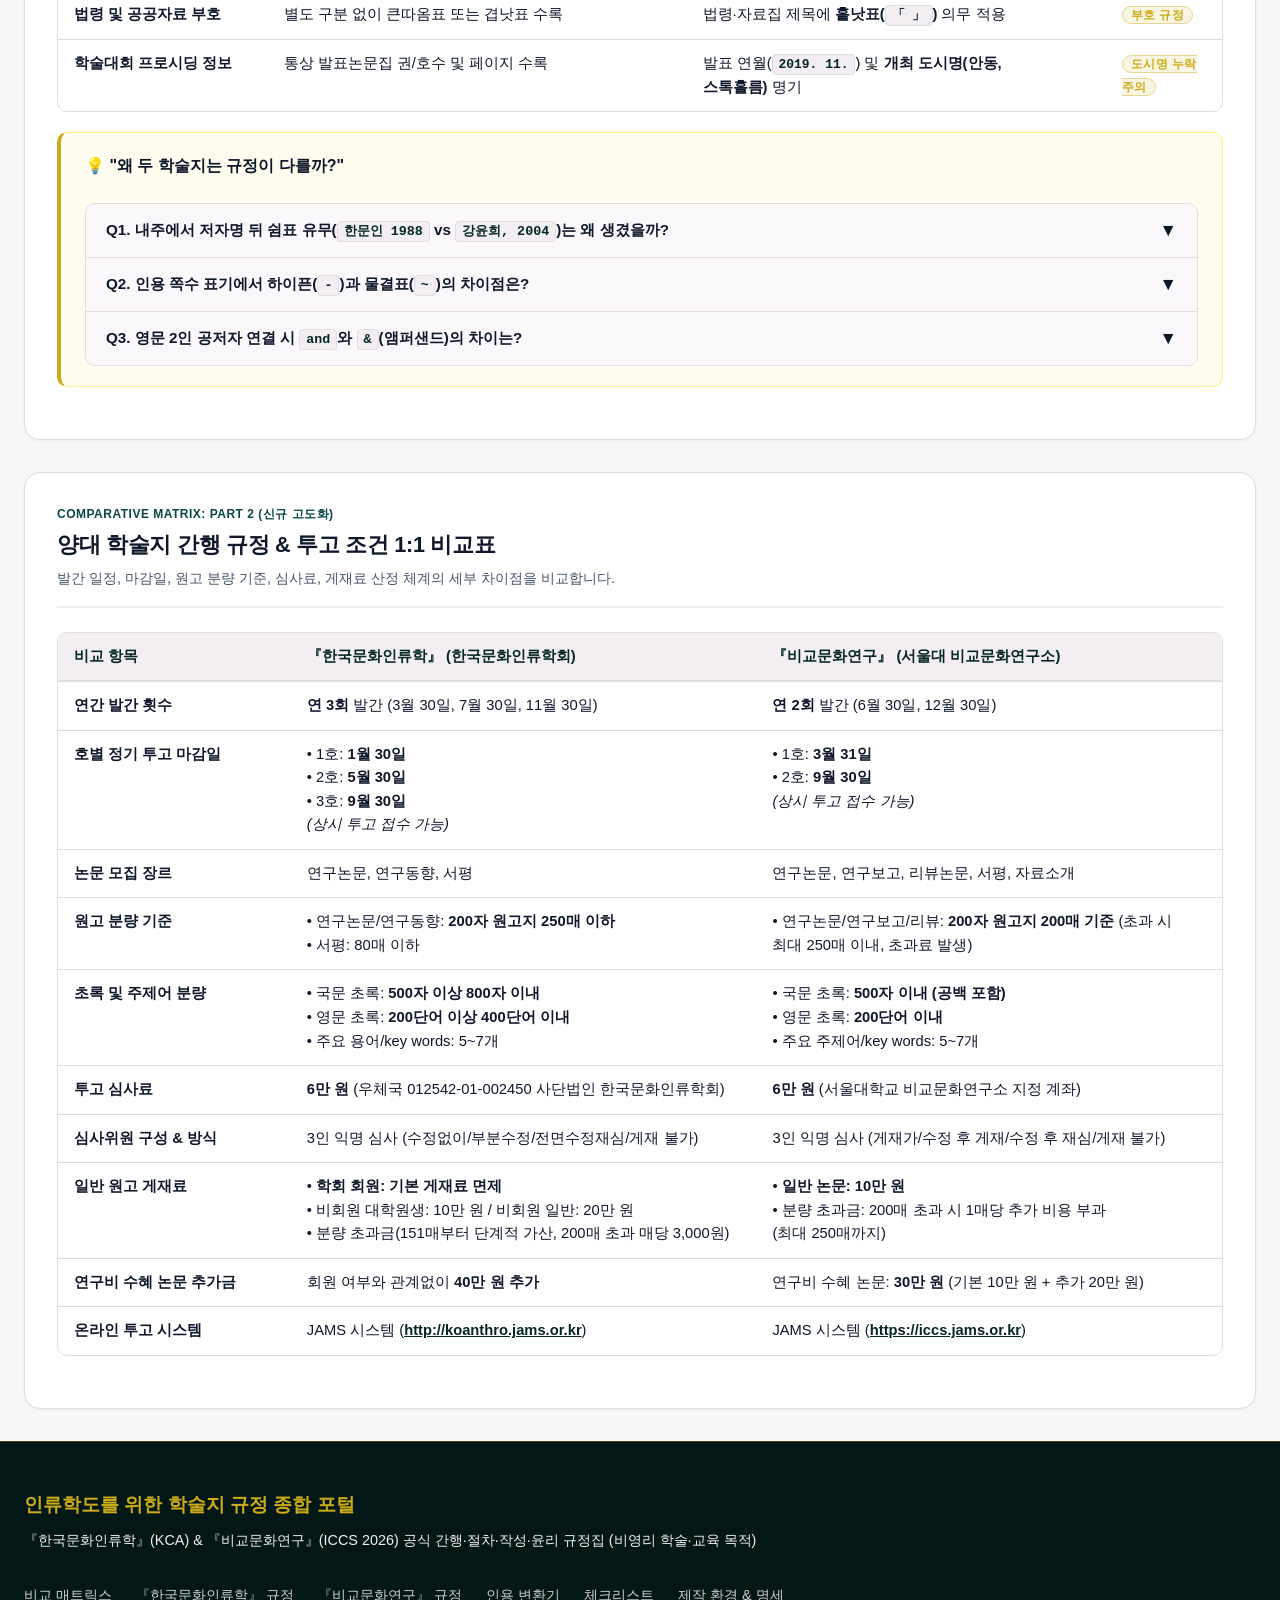
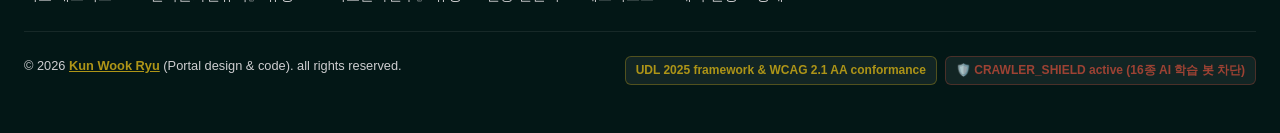
==== commit 927419ff: "Update index.html" ====
--- a/index.html
+++ b/index.html
@@ -3,7 +3,7 @@
 <head>
     <meta charset="UTF-8">
     <meta name="viewport" content="width=device-width, initial-scale=1.0">
-    <title>1:1 종합 비교 매트릭스 | 인류학도를 위한 학술지 규정 종합 포털</title>
+    <title>인류학도를 위한 학술지 규정 종합 포털</title>
     <meta name="description" content="『한국문화인류학』과 『비교문화연구』의 간행 규정, 게재 절차, 원고 작성 요령, 연구 윤리 규정 1:1 비교 대조 매트릭스 및 서식 차이점 해설 포털">
     <!-- ============================================================
          보안 원칙: CRAWLER_SHIELD v2 (16종 AI 학습 봇 차단 & TDM 권리 유보)
@@ -92,7 +92,7 @@
                 <div class="banner-card">
                     <div class="banner-card-icon" aria-hidden="true">⚖️</div>
                     <div class="banner-card-body">
-                        <span class="banner-card-tag">하브루타 쟁점 대조</span>
+                        <span class="banner-card-tag"> 대조와 비교</span>
                         <h3 class="banner-card-title">서식 &amp; 간행조건 1:1 비교</h3>
                         <p class="banner-card-desc">소제목·쉼표·물결표 서식 차이뿐만 아니라 발간주기, 심사료, 게재료, 분량 한도를 1:1로 대조합니다.</p>
                     </div>
@@ -215,7 +215,7 @@
 
                 <!-- 하브루타 변증법적 쟁점 해설 (하브루타 팩) -->
                 <div class="rule-box gold">
-                    <strong>💡 하브루타(havruta) 기반 쟁점 해설: "왜 두 학술지는 규정이 다를까?"</strong>
+                    <strong>💡 "왜 두 학술지는 규정이 다를까?"</strong>
                     <div class="havruta-accordion">
                         <div class="havruta-item">
                             <button class="havruta-trigger" aria-expanded="false">
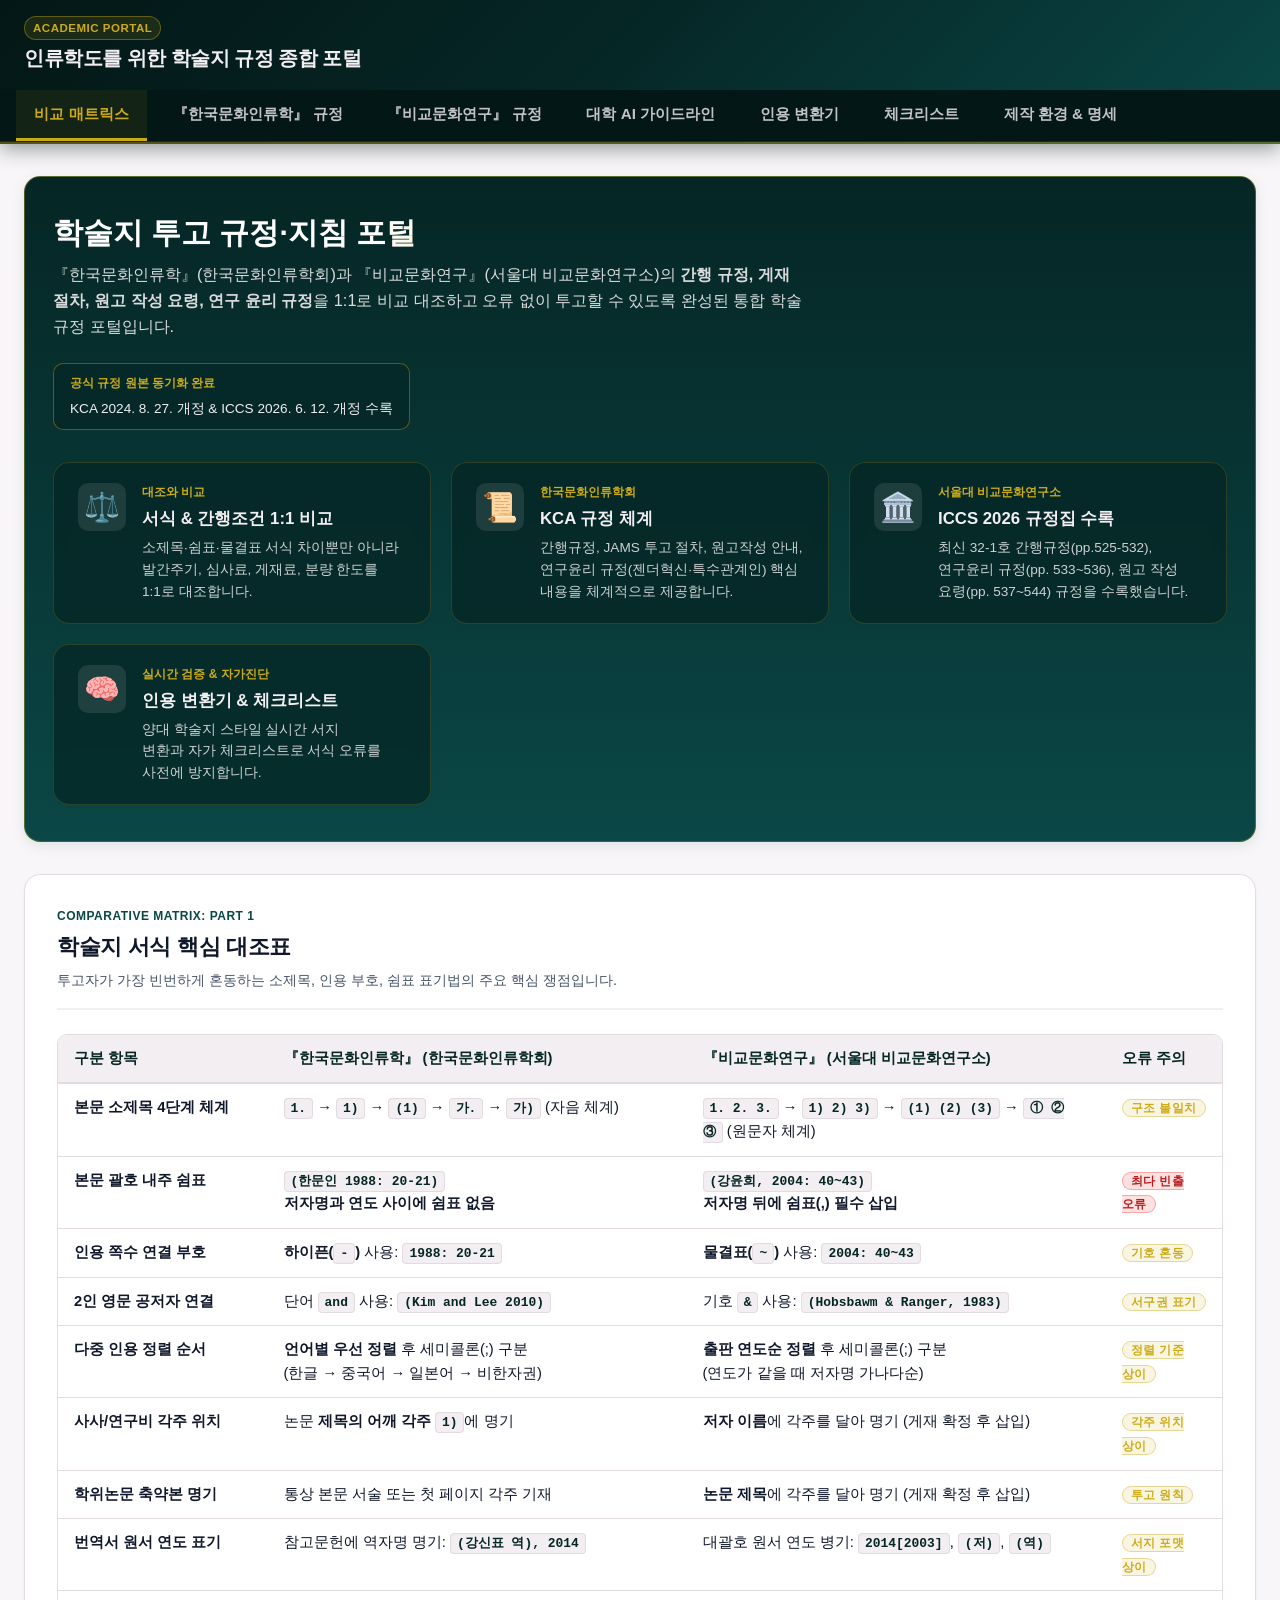
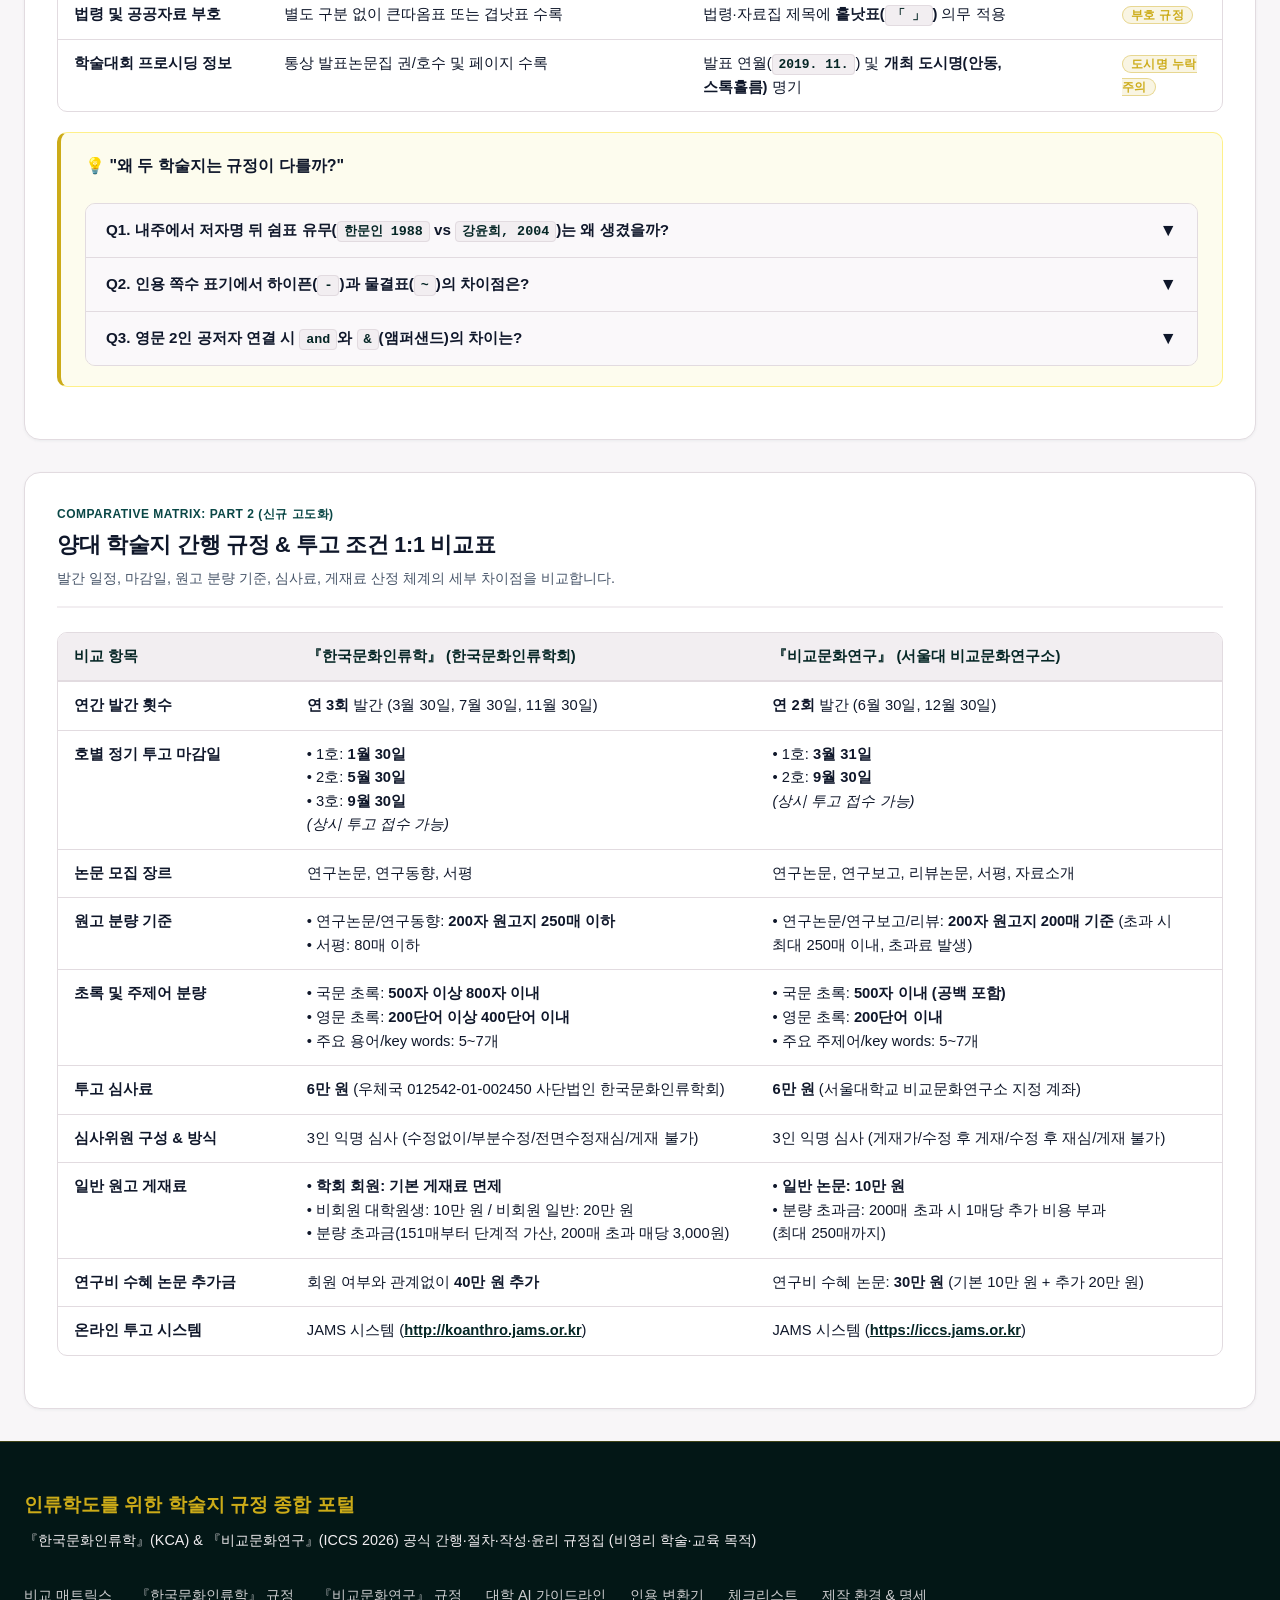
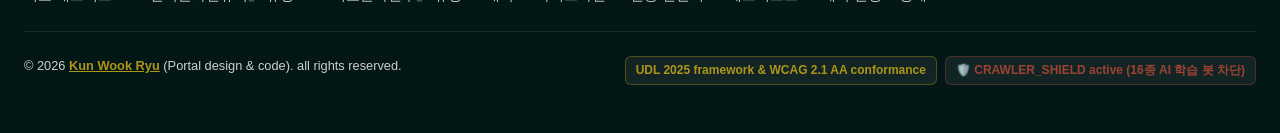
==== commit 4b990e5f: "Add files via upload" ====
--- a/index.html
+++ b/index.html
@@ -58,6 +58,9 @@
                 <a href="iccs.html" class="tab-btn" role="tab" aria-selected="false">
                     <span>『비교문화연구』 규정</span>
                 </a>
+                <a href="ai-guidelines.html" class="tab-btn" role="tab" aria-selected="false">
+                    <span>대학 AI 가이드라인</span>
+                </a>
                 <a href="converter.html" class="tab-btn" role="tab" aria-selected="false">
                     <span>인용 변환기</span>
                 </a>
@@ -342,6 +345,7 @@
                     <a href="index.html">비교 매트릭스</a>
                     <a href="kca.html">『한국문화인류학』 규정</a>
                     <a href="iccs.html">『비교문화연구』 규정</a>
+                    <a href="ai-guidelines.html">대학 AI 가이드라인</a>
                     <a href="converter.html">인용 변환기</a>
                     <a href="checklist.html">체크리스트</a>
                     <a href="specs.html">제작 환경 &amp; 명세</a>
